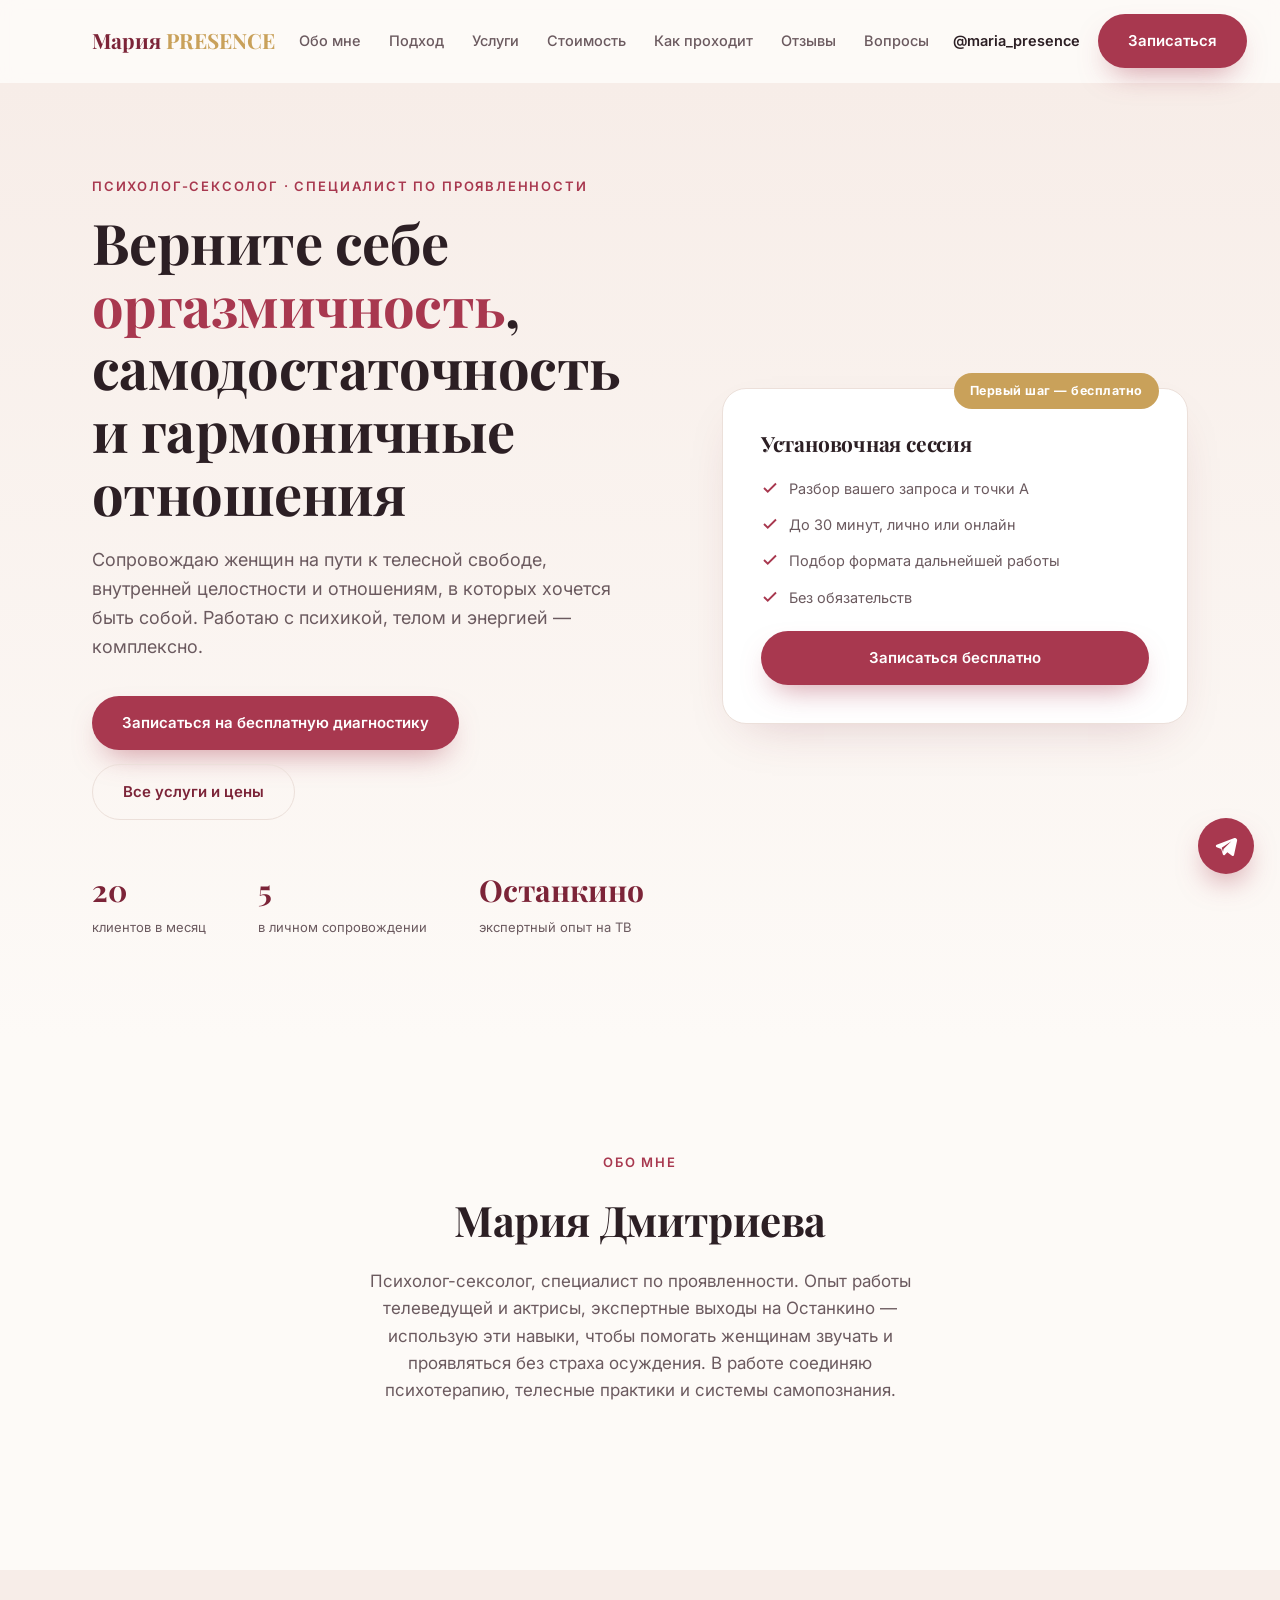
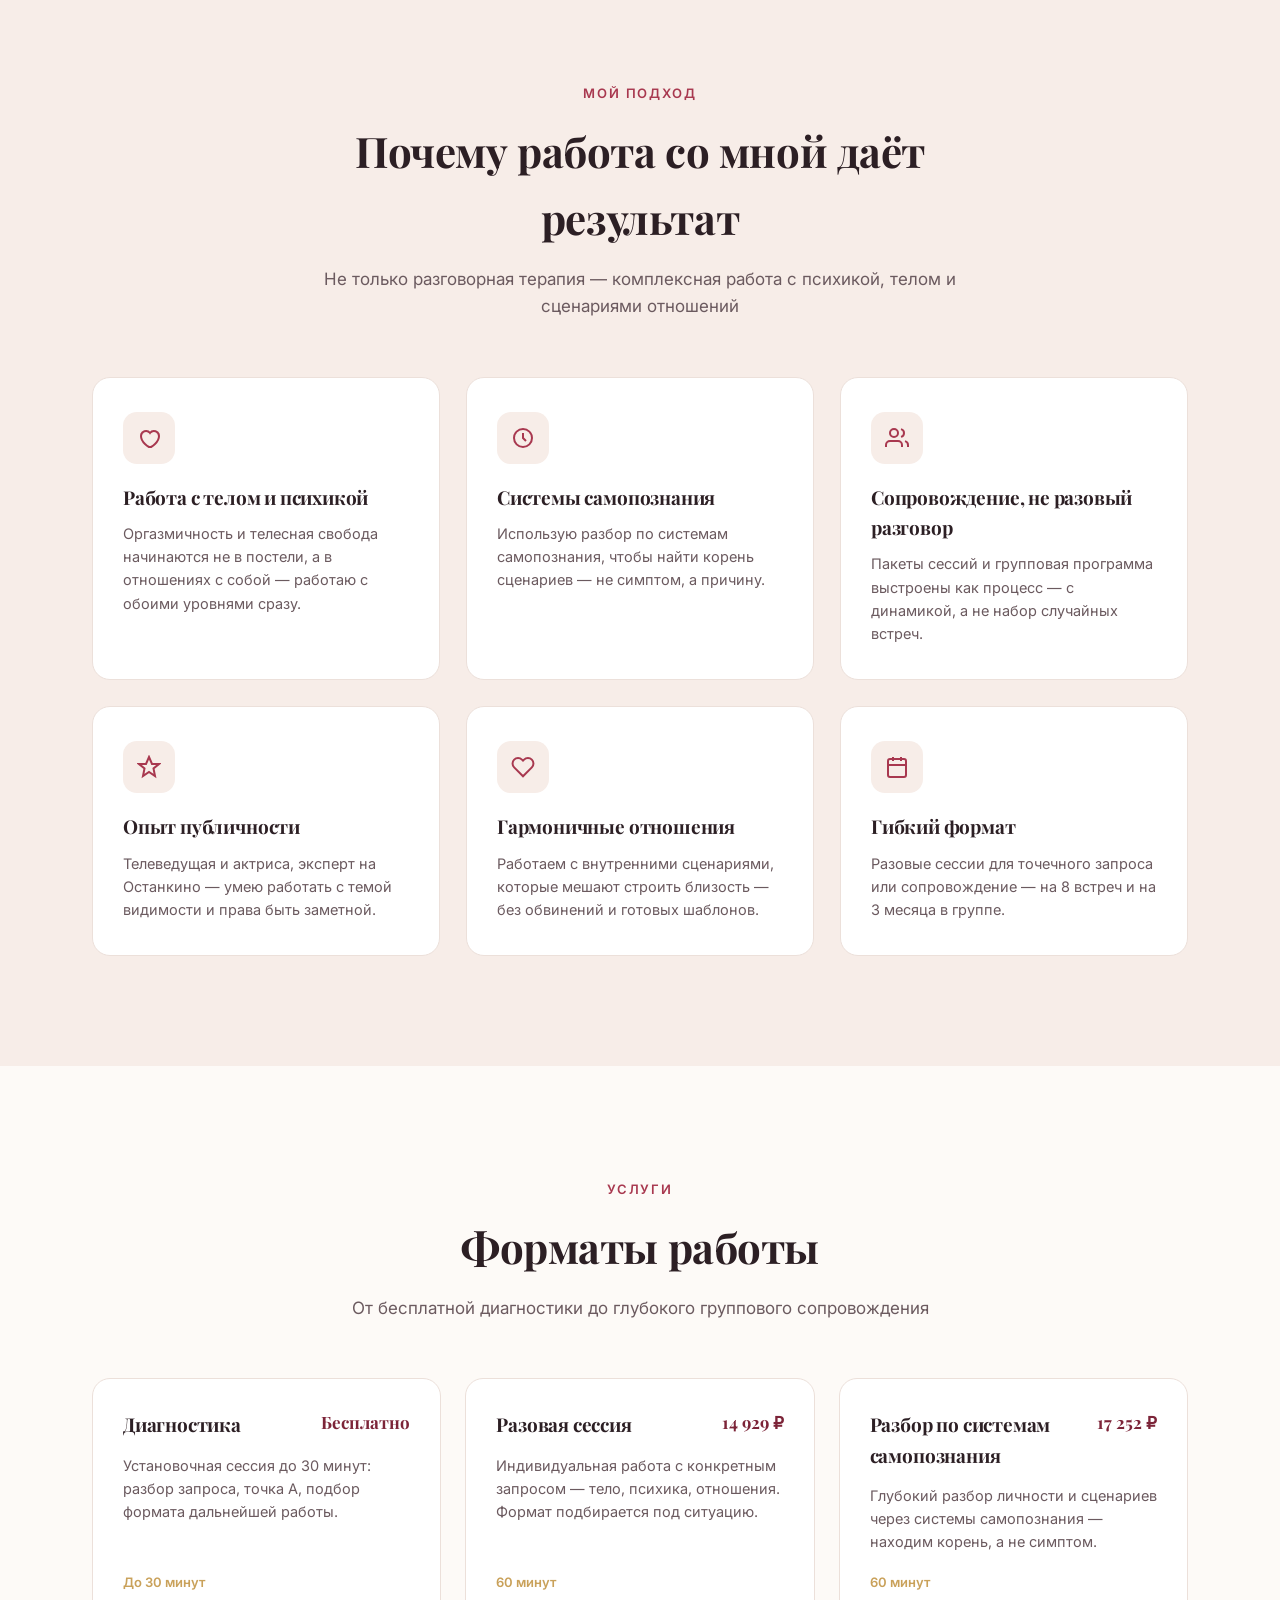
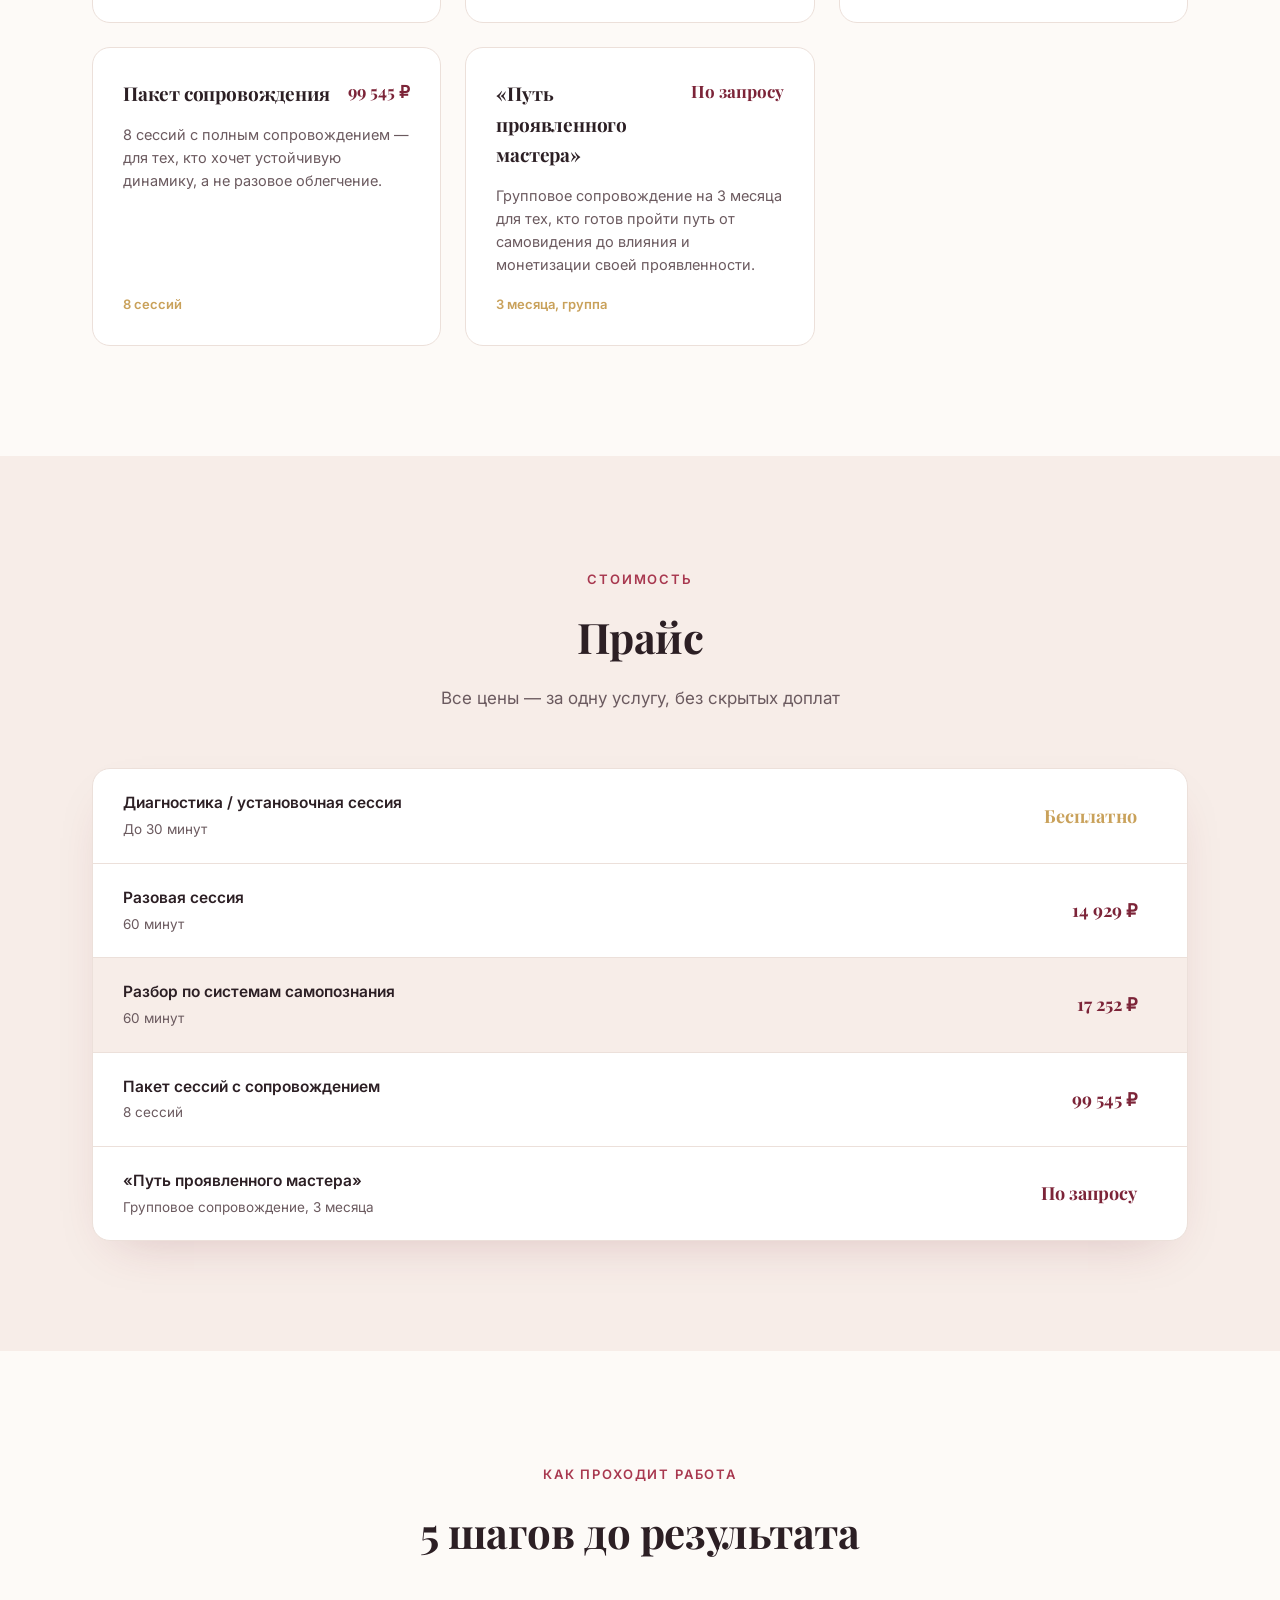
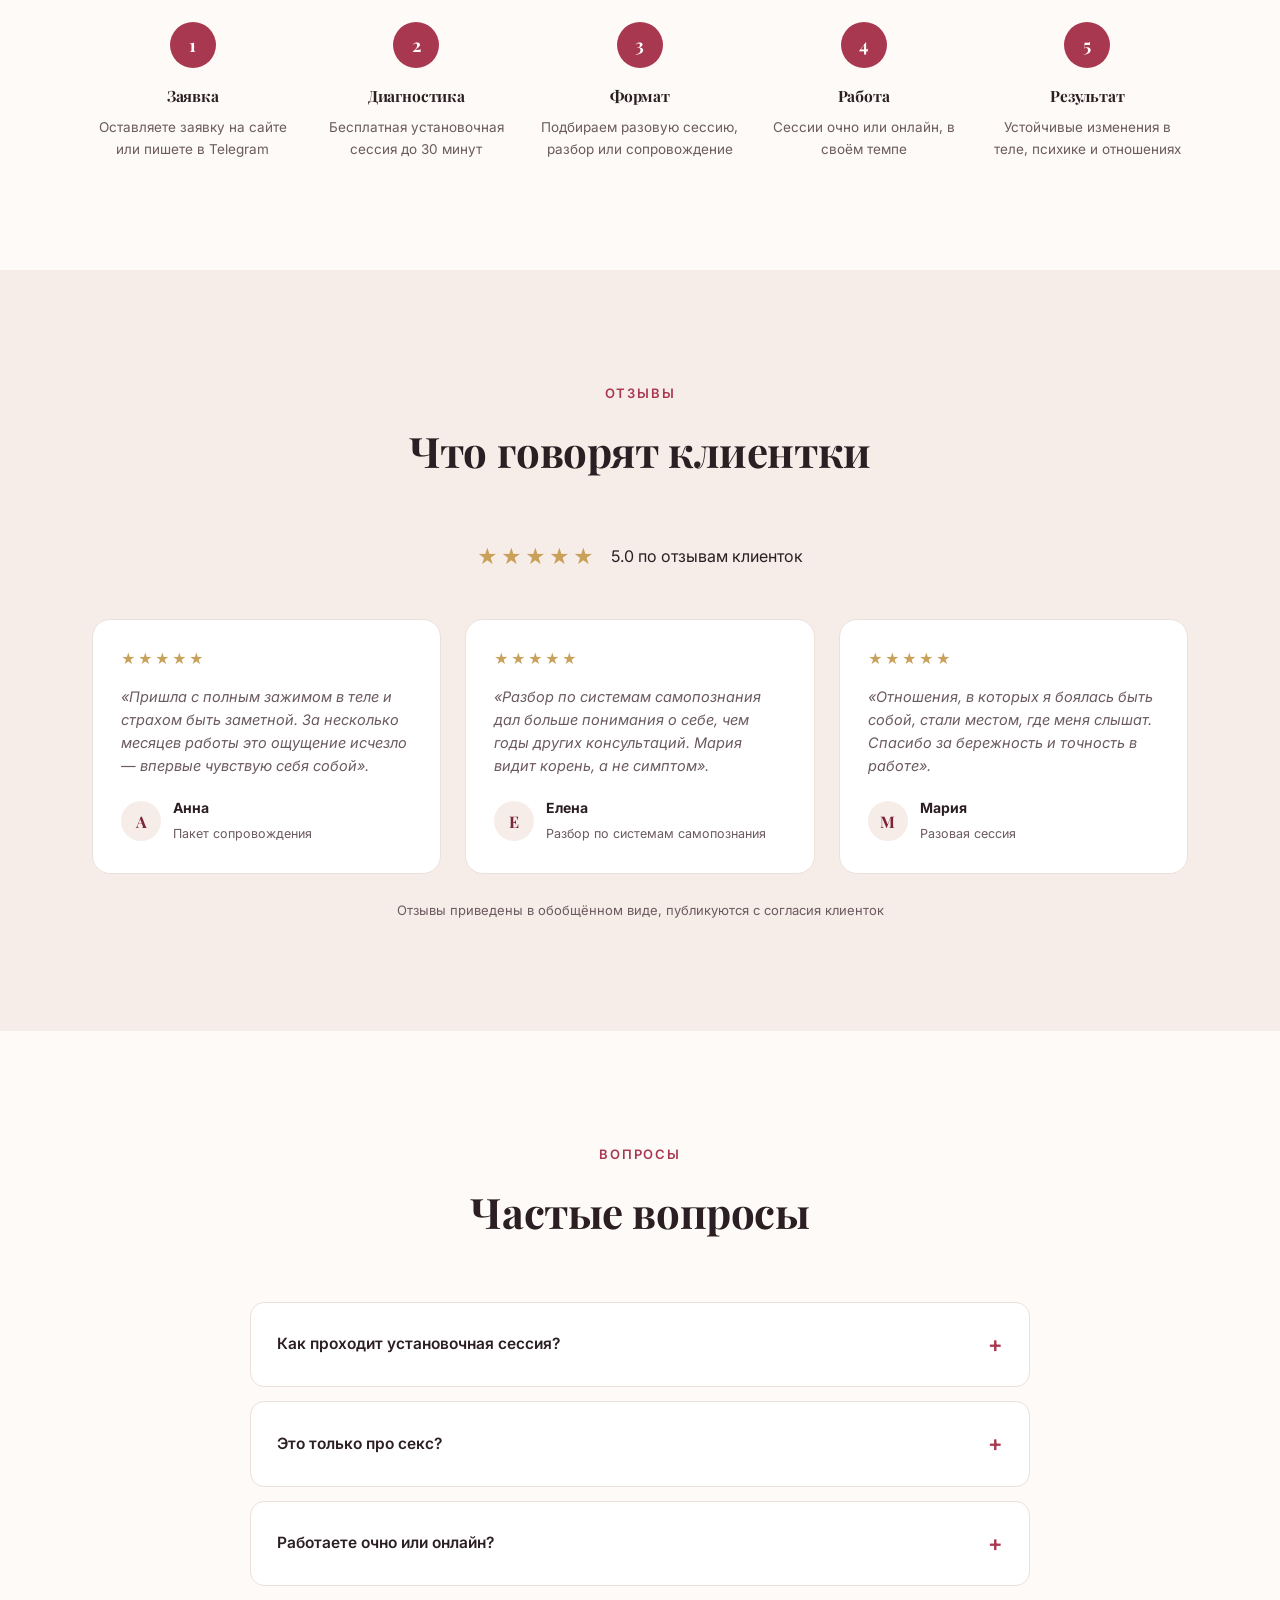
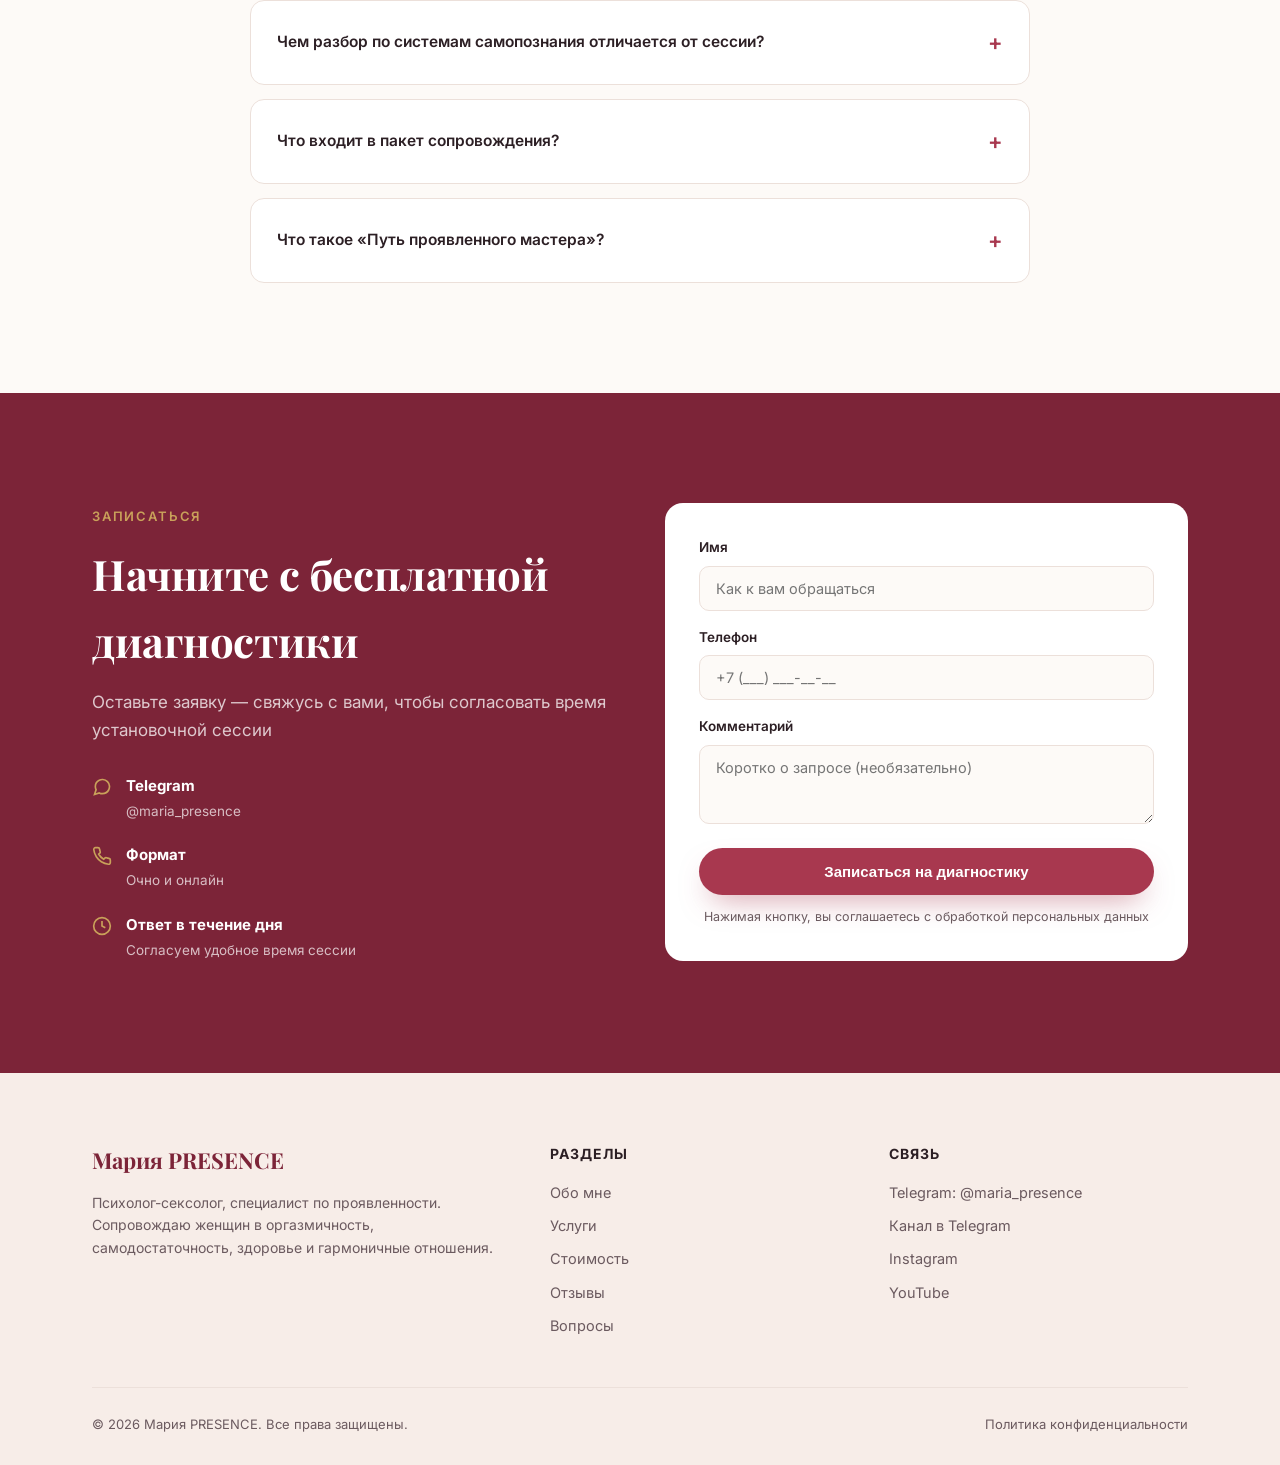
==== index.html @ 34bb885c "init: landing for Мария PRESENCE" ====
<!DOCTYPE html>
<html lang="ru">
<head>
<meta charset="UTF-8">
<meta name="viewport" content="width=device-width, initial-scale=1.0">
<title>Мария PRESENCE — психолог-сексолог, специалист по проявленности</title>
<meta name="description" content="Индивидуальное и групповое сопровождение для женщин: оргазмичность, самодостаточность, здоровье, гармоничные отношения. Психолог-сексолог Мария Дмитриева.">
<link rel="preconnect" href="https://fonts.googleapis.com">
<link rel="preconnect" href="https://fonts.gstatic.com" crossorigin>
<link href="https://fonts.googleapis.com/css2?family=Inter:wght@400;500;600;700;800&family=Playfair+Display:wght@600;700&display=swap" rel="stylesheet">
<link rel="stylesheet" href="styles.css">
</head>
<body>

<header class="header" id="header">
  <div class="container header__inner">
    <a href="#top" class="logo">Мария <span>PRESENCE</span></a>
    <nav class="nav" id="nav">
      <a href="#about">Обо мне</a>
      <a href="#advantages">Подход</a>
      <a href="#services">Услуги</a>
      <a href="#price">Стоимость</a>
      <a href="#process">Как проходит</a>
      <a href="#reviews">Отзывы</a>
      <a href="#faq">Вопросы</a>
    </nav>
    <div class="header__actions">
      <a href="https://t.me/maria_presence" class="header__phone">@maria_presence</a>
      <a href="#form" class="btn btn--primary"><span class="btn-text">Записаться</span></a>
      <button class="burger" id="burger" aria-label="Меню"><span></span><span></span><span></span></button>
    </div>
  </div>
</header>

<section class="hero" id="top">
  <div class="container hero__grid">
    <div>
      <span class="eyebrow">Психолог-сексолог · специалист по проявленности</span>
      <h1>Верните себе <em>оргазмичность</em>, самодостаточность и гармоничные отношения</h1>
      <p class="lead">Сопровождаю женщин на пути к телесной свободе, внутренней целостности и отношениям, в которых хочется быть собой. Работаю с психикой, телом и энергией — комплексно.</p>
      <div class="hero__ctas">
        <a href="#form" class="btn btn--primary">Записаться на бесплатную диагностику</a>
        <a href="#services" class="btn btn--ghost">Все услуги и цены</a>
      </div>
      <div class="hero__stats">
        <div class="hero__stat"><b data-target="20">0</b><span>клиентов в месяц</span></div>
        <div class="hero__stat"><b data-target="5">0</b><span>в личном сопровождении</span></div>
        <div class="hero__stat"><b>Останкино</b><span>экспертный опыт на ТВ</span></div>
      </div>
    </div>
    <div class="hero__card reveal">
      <div class="hero__card__badge">Первый шаг — бесплатно</div>
      <h3>Установочная сессия</h3>
      <ul>
        <li><svg width="18" height="18" viewBox="0 0 24 24" fill="none" stroke="currentColor" stroke-width="2.5"><path d="M20 6L9 17l-5-5"/></svg>Разбор вашего запроса и точки А</li>
        <li><svg width="18" height="18" viewBox="0 0 24 24" fill="none" stroke="currentColor" stroke-width="2.5"><path d="M20 6L9 17l-5-5"/></svg>До 30 минут, лично или онлайн</li>
        <li><svg width="18" height="18" viewBox="0 0 24 24" fill="none" stroke="currentColor" stroke-width="2.5"><path d="M20 6L9 17l-5-5"/></svg>Подбор формата дальнейшей работы</li>
        <li><svg width="18" height="18" viewBox="0 0 24 24" fill="none" stroke="currentColor" stroke-width="2.5"><path d="M20 6L9 17l-5-5"/></svg>Без обязательств</li>
      </ul>
      <a href="#form" class="btn btn--primary btn--block">Записаться бесплатно</a>
    </div>
  </div>
</section>

<section id="about">
  <div class="container section__head">
    <span class="eyebrow">Обо мне</span>
    <h2>Мария Дмитриева</h2>
    <p>Психолог-сексолог, специалист по проявленности. Опыт работы телеведущей и актрисы, экспертные выходы на Останкино — использую эти навыки, чтобы помогать женщинам звучать и проявляться без страха осуждения. В работе соединяю психотерапию, телесные практики и системы самопознания.</p>
  </div>
</section>

<section class="bg-alt" id="advantages">
  <div class="container">
    <div class="section__head">
      <span class="eyebrow">Мой подход</span>
      <h2>Почему работа со мной даёт результат</h2>
      <p>Не только разговорная терапия — комплексная работа с психикой, телом и сценариями отношений</p>
    </div>
    <div class="adv-grid">
      <div class="adv reveal">
        <div class="adv__icon"><svg width="24" height="24" viewBox="0 0 24 24" fill="none" stroke="currentColor" stroke-width="2"><path d="M12 21s-8-4.35-8-11a5 5 0 0 1 9-3 5 5 0 0 1 9 3c0 6.65-8 11-8 11z"/></svg></div>
        <h3>Работа с телом и психикой</h3>
        <p>Оргазмичность и телесная свобода начинаются не в постели, а в отношениях с собой — работаю с обоими уровнями сразу.</p>
      </div>
      <div class="adv reveal">
        <div class="adv__icon"><svg width="24" height="24" viewBox="0 0 24 24" fill="none" stroke="currentColor" stroke-width="2"><circle cx="12" cy="12" r="9"/><path d="M12 7v5l3 3"/></svg></div>
        <h3>Системы самопознания</h3>
        <p>Использую разбор по системам самопознания, чтобы найти корень сценариев — не симптом, а причину.</p>
      </div>
      <div class="adv reveal">
        <div class="adv__icon"><svg width="24" height="24" viewBox="0 0 24 24" fill="none" stroke="currentColor" stroke-width="2"><path d="M17 21v-2a4 4 0 0 0-4-4H5a4 4 0 0 0-4 4v2"/><circle cx="9" cy="7" r="4"/><path d="M23 21v-2a4 4 0 0 0-3-3.87"/><path d="M16 3.13a4 4 0 0 1 0 7.75"/></svg></div>
        <h3>Сопровождение, не разовый разговор</h3>
        <p>Пакеты сессий и групповая программа выстроены как процесс — с динамикой, а не набор случайных встреч.</p>
      </div>
      <div class="adv reveal">
        <div class="adv__icon"><svg width="24" height="24" viewBox="0 0 24 24" fill="none" stroke="currentColor" stroke-width="2"><path d="M12 2l3 7h7l-5.5 4.5L18 21l-6-4-6 4 1.5-7.5L2 9h7z"/></svg></div>
        <h3>Опыт публичности</h3>
        <p>Телеведущая и актриса, эксперт на Останкино — умею работать с темой видимости и права быть заметной.</p>
      </div>
      <div class="adv reveal">
        <div class="adv__icon"><svg width="24" height="24" viewBox="0 0 24 24" fill="none" stroke="currentColor" stroke-width="2"><path d="M20.84 4.61a5.5 5.5 0 0 0-7.78 0L12 5.67l-1.06-1.06a5.5 5.5 0 0 0-7.78 7.78L12 21.23l8.84-8.84a5.5 5.5 0 0 0 0-7.78z"/></svg></div>
        <h3>Гармоничные отношения</h3>
        <p>Работаем с внутренними сценариями, которые мешают строить близость — без обвинений и готовых шаблонов.</p>
      </div>
      <div class="adv reveal">
        <div class="adv__icon"><svg width="24" height="24" viewBox="0 0 24 24" fill="none" stroke="currentColor" stroke-width="2"><rect x="3" y="4" width="18" height="18" rx="2"/><path d="M16 2v4M8 2v4M3 10h18"/></svg></div>
        <h3>Гибкий формат</h3>
        <p>Разовые сессии для точечного запроса или сопровождение — на 8 встреч и на 3 месяца в группе.</p>
      </div>
    </div>
  </div>
</section>

<section id="services">
  <div class="container">
    <div class="section__head">
      <span class="eyebrow">Услуги</span>
      <h2>Форматы работы</h2>
      <p>От бесплатной диагностики до глубокого группового сопровождения</p>
    </div>
    <div class="srv-grid">
      <div class="srv reveal">
        <div class="srv__top"><h3>Диагностика</h3><span class="srv__price free">Бесплатно</span></div>
        <p>Установочная сессия до 30 минут: разбор запроса, точка А, подбор формата дальнейшей работы.</p>
        <span class="srv__meta">До 30 минут</span>
      </div>
      <div class="srv reveal">
        <div class="srv__top"><h3>Разовая сессия</h3><span class="srv__price">14 929 ₽</span></div>
        <p>Индивидуальная работа с конкретным запросом — тело, психика, отношения. Формат подбирается под ситуацию.</p>
        <span class="srv__meta">60 минут</span>
      </div>
      <div class="srv reveal">
        <div class="srv__top"><h3>Разбор по системам самопознания</h3><span class="srv__price">17 252 ₽</span></div>
        <p>Глубокий разбор личности и сценариев через системы самопознания — находим корень, а не симптом.</p>
        <span class="srv__meta">60 минут</span>
      </div>
      <div class="srv reveal">
        <div class="srv__top"><h3>Пакет сопровождения</h3><span class="srv__price">99 545 ₽</span></div>
        <p>8 сессий с полным сопровождением — для тех, кто хочет устойчивую динамику, а не разовое облегчение.</p>
        <span class="srv__meta">8 сессий</span>
      </div>
      <div class="srv reveal">
        <div class="srv__top"><h3>«Путь проявленного мастера»</h3><span class="srv__price">По запросу</span></div>
        <p>Групповое сопровождение на 3 месяца для тех, кто готов пройти путь от самовидения до влияния и монетизации своей проявленности.</p>
        <span class="srv__meta">3 месяца, группа</span>
      </div>
    </div>
  </div>
</section>

<section class="bg-alt" id="price">
  <div class="container">
    <div class="section__head">
      <span class="eyebrow">Стоимость</span>
      <h2>Прайс</h2>
      <p>Все цены — за одну услугу, без скрытых доплат</p>
    </div>
    <div class="price-table">
      <div class="price-row">
        <div class="price-row__name">Диагностика / установочная сессия<span class="price-row__desc">До 30 минут</span></div>
        <div class="price-row__val free">Бесплатно</div>
      </div>
      <div class="price-row">
        <div class="price-row__name">Разовая сессия<span class="price-row__desc">60 минут</span></div>
        <div class="price-row__val">14 929 ₽</div>
      </div>
      <div class="price-row is-featured">
        <div class="price-row__name">Разбор по системам самопознания<span class="price-row__desc">60 минут</span></div>
        <div class="price-row__val">17 252 ₽</div>
      </div>
      <div class="price-row">
        <div class="price-row__name">Пакет сессий с сопровождением<span class="price-row__desc">8 сессий</span></div>
        <div class="price-row__val">99 545 ₽</div>
      </div>
      <div class="price-row">
        <div class="price-row__name">«Путь проявленного мастера»<span class="price-row__desc">Групповое сопровождение, 3 месяца</span></div>
        <div class="price-row__val">По запросу</div>
      </div>
    </div>
  </div>
</section>

<section id="process">
  <div class="container">
    <div class="section__head">
      <span class="eyebrow">Как проходит работа</span>
      <h2>5 шагов до результата</h2>
    </div>
    <div class="steps">
      <div class="step reveal"><div class="step__num">1</div><h3>Заявка</h3><p>Оставляете заявку на сайте или пишете в Telegram</p></div>
      <div class="step reveal"><div class="step__num">2</div><h3>Диагностика</h3><p>Бесплатная установочная сессия до 30 минут</p></div>
      <div class="step reveal"><div class="step__num">3</div><h3>Формат</h3><p>Подбираем разовую сессию, разбор или сопровождение</p></div>
      <div class="step reveal"><div class="step__num">4</div><h3>Работа</h3><p>Сессии очно или онлайн, в своём темпе</p></div>
      <div class="step reveal"><div class="step__num">5</div><h3>Результат</h3><p>Устойчивые изменения в теле, психике и отношениях</p></div>
    </div>
  </div>
</section>

<section class="bg-alt" id="reviews">
  <div class="container">
    <div class="section__head">
      <span class="eyebrow">Отзывы</span>
      <h2>Что говорят клиентки</h2>
    </div>
    <div class="review-head">
      <span class="review-head__stars">★★★★★</span>
      <span>5.0 по отзывам клиенток</span>
    </div>
    <div class="review-grid">
      <div class="review reveal">
        <div class="review__stars">★★★★★</div>
        <p>«Пришла с полным зажимом в теле и страхом быть заметной. За несколько месяцев работы это ощущение исчезло — впервые чувствую себя собой».</p>
        <div class="review__author"><div class="review__avatar">А</div><div><b>Анна</b><span>Пакет сопровождения</span></div></div>
      </div>
      <div class="review reveal">
        <div class="review__stars">★★★★★</div>
        <p>«Разбор по системам самопознания дал больше понимания о себе, чем годы других консультаций. Мария видит корень, а не симптом».</p>
        <div class="review__author"><div class="review__avatar">Е</div><div><b>Елена</b><span>Разбор по системам самопознания</span></div></div>
      </div>
      <div class="review reveal">
        <div class="review__stars">★★★★★</div>
        <p>«Отношения, в которых я боялась быть собой, стали местом, где меня слышат. Спасибо за бережность и точность в работе».</p>
        <div class="review__author"><div class="review__avatar">М</div><div><b>Мария</b><span>Разовая сессия</span></div></div>
      </div>
    </div>
    <p style="text-align:center; margin-top:26px; font-size:13px; color:var(--ink-soft);">Отзывы приведены в обобщённом виде, публикуются с согласия клиенток</p>
  </div>
</section>

<section id="faq">
  <div class="container">
    <div class="section__head">
      <span class="eyebrow">Вопросы</span>
      <h2>Частые вопросы</h2>
    </div>
    <div class="faq">
      <details class="faq__item">
        <summary>Как проходит установочная сессия?</summary>
        <p>До 30 минут, лично или онлайн. Разбираем ваш запрос, определяем точку А и подбираем формат дальнейшей работы. Без обязательств продолжать.</p>
      </details>
      <details class="faq__item">
        <summary>Это только про секс?</summary>
        <p>Нет. Оргазмичность здесь — про целостность и телесную свободу в целом, а не только про интимную жизнь. Работаем с психикой, телом, самооценкой и отношениями.</p>
      </details>
      <details class="faq__item">
        <summary>Работаете очно или онлайн?</summary>
        <p>И так, и так — формат обсуждается на установочной сессии, исходя из вашего запроса и удобства.</p>
      </details>
      <details class="faq__item">
        <summary>Чем разбор по системам самопознания отличается от сессии?</summary>
        <p>Сессия работает с конкретным запросом здесь и сейчас, разбор — более глубокий анализ личности и сценариев через системы самопознания.</p>
      </details>
      <details class="faq__item">
        <summary>Что входит в пакет сопровождения?</summary>
        <p>8 сессий с непрерывным сопровождением между встречами — для тех, кто хочет устойчивую динамику изменений, а не разовый эффект.</p>
      </details>
      <details class="faq__item">
        <summary>Что такое «Путь проявленного мастера»?</summary>
        <p>Групповая программа на 3 месяца для тех, кто готов пройти путь от самовидения до влияния и монетизации своей проявленности. Стоимость и старт — по запросу, уточняйте у меня в Telegram.</p>
      </details>
    </div>
  </div>
</section>

<section class="form-section" id="form">
  <div class="container form-grid">
    <div>
      <div class="section__head">
        <span class="eyebrow" style="color:var(--gold)">Записаться</span>
        <h2>Начните с бесплатной диагностики</h2>
        <p>Оставьте заявку — свяжусь с вами, чтобы согласовать время установочной сессии</p>
      </div>
      <div class="form-info__list">
        <div class="form-info__item">
          <svg width="20" height="20" viewBox="0 0 24 24" fill="none" stroke="currentColor" stroke-width="2"><path d="M21 11.5a8.38 8.38 0 0 1-.9 3.8 8.5 8.5 0 0 1-7.6 4.7 8.38 8.38 0 0 1-3.8-.9L3 21l1.9-5.7a8.38 8.38 0 0 1-.9-3.8 8.5 8.5 0 0 1 4.7-7.6 8.38 8.38 0 0 1 3.8-.9h.5a8.48 8.48 0 0 1 8 8v.5z"/></svg>
          <div><b>Telegram</b><span>@maria_presence</span></div>
        </div>
        <div class="form-info__item">
          <svg width="20" height="20" viewBox="0 0 24 24" fill="none" stroke="currentColor" stroke-width="2"><path d="M22 16.92v3a2 2 0 0 1-2.18 2 19.79 19.79 0 0 1-8.63-3.07 19.5 19.5 0 0 1-6-6 19.79 19.79 0 0 1-3.07-8.67A2 2 0 0 1 4.11 2h3a2 2 0 0 1 2 1.72c.127.96.361 1.903.7 2.81a2 2 0 0 1-.45 2.11L8.09 9.91a16 16 0 0 0 6 6l1.27-1.27a2 2 0 0 1 2.11-.45c.907.339 1.85.573 2.81.7A2 2 0 0 1 22 16.92z"/></svg>
          <div><b>Формат</b><span>Очно и онлайн</span></div>
        </div>
        <div class="form-info__item">
          <svg width="20" height="20" viewBox="0 0 24 24" fill="none" stroke="currentColor" stroke-width="2"><circle cx="12" cy="12" r="10"/><path d="M12 6v6l4 2"/></svg>
          <div><b>Ответ в течение дня</b><span>Согласуем удобное время сессии</span></div>
        </div>
      </div>
    </div>
    <form class="form" id="leadForm">
      <div class="form__row"><label for="name">Имя</label><input id="name" name="name" type="text" placeholder="Как к вам обращаться" required></div>
      <div class="form__row"><label for="phone">Телефон</label><input id="phone" name="phone" type="tel" placeholder="+7 (___) ___-__-__" required></div>
      <div class="form__row"><label for="comment">Комментарий</label><textarea id="comment" name="comment" rows="3" placeholder="Коротко о запросе (необязательно)"></textarea></div>
      <input type="text" name="_gotcha" style="display:none" tabindex="-1" autocomplete="off">
      <button type="submit" class="btn btn--primary btn--block">Записаться на диагностику</button>
      <p class="form__note">Нажимая кнопку, вы соглашаетесь с обработкой персональных данных</p>
    </form>
  </div>
</section>

<footer class="footer" id="contacts">
  <div class="container">
    <div class="footer__grid">
      <div>
        <div class="footer__logo">Мария PRESENCE</div>
        <p>Психолог-сексолог, специалист по проявленности. Сопровождаю женщин в оргазмичность, самодостаточность, здоровье и гармоничные отношения.</p>
      </div>
      <div>
        <h4>Разделы</h4>
        <div class="footer__links">
          <a href="#about">Обо мне</a>
          <a href="#services">Услуги</a>
          <a href="#price">Стоимость</a>
          <a href="#reviews">Отзывы</a>
          <a href="#faq">Вопросы</a>
        </div>
      </div>
      <div>
        <h4>Связь</h4>
        <div class="footer__links">
          <a href="https://t.me/maria_presence">Telegram: @maria_presence</a>
          <a href="https://t.me/maria_presence_channel">Канал в Telegram</a>
          <a href="https://instagram.com/maria_presence">Instagram</a>
          <a href="https://www.youtube.com/@guru_maru">YouTube</a>
        </div>
      </div>
    </div>
    <div class="footer__bottom">
      <span>© <span id="year"></span> Мария PRESENCE. Все права защищены.</span>
      <a href="privacy.html">Политика конфиденциальности</a>
    </div>
  </div>
</footer>

<div class="fab">
  <a href="https://t.me/maria_presence" aria-label="Telegram" target="_blank" rel="noopener">
    <svg width="24" height="24" viewBox="0 0 24 24" fill="currentColor"><path d="M21.94 4.29a1.5 1.5 0 0 0-1.53-.25L2.7 10.77c-1.16.44-1.15 2.08.02 2.5l4.5 1.62 1.7 5.6c.24.8 1.24 1.05 1.83.46l2.6-2.6 4.65 3.5c.75.56 1.83.15 2.03-.76l3.1-14.5c.15-.7-.13-1.4-.69-1.8zM9.6 14.9l-.6 3.2-1.3-4.3 9.6-6.5-7.7 7.6z"/></svg>
  </a>
</div>

<script src="script.js"></script>
</body>
</html>
---- styles.css ----
/* ===== Мария PRESENCE — психолог-сексолог, специалист по проявленности ===== */

:root {
  --bg: #fdfaf7;
  --bg-alt: #f7ede8;
  --surface: #ffffff;
  --ink: #2c1f24;
  --ink-soft: #6b5a5f;
  --accent: #a8384f;
  --accent-dark: #7c2438;
  --gold: #c9a15a;
  --border: #ece0da;
  --shadow: 0 20px 50px -25px rgba(124, 36, 56, 0.25);
  --radius: 18px;
  --font-head: 'Playfair Display', Georgia, serif;
  --font-body: 'Inter', system-ui, sans-serif;
}

* { margin: 0; padding: 0; box-sizing: border-box; }

html { scroll-behavior: smooth; }

body {
  font-family: var(--font-body);
  background: var(--bg);
  color: var(--ink);
  line-height: 1.6;
  -webkit-font-smoothing: antialiased;
}

img { max-width: 100%; display: block; }
a { color: inherit; text-decoration: none; }
ul { list-style: none; }
section { padding: 110px 0; }
.container { max-width: 1160px; margin: 0 auto; padding: 0 32px; }

h1, h2, h3 { font-family: var(--font-head); font-weight: 700; letter-spacing: -0.01em; }
.eyebrow {
  display: inline-block;
  font-size: 13px;
  letter-spacing: 0.14em;
  text-transform: uppercase;
  color: var(--accent);
  font-weight: 600;
  margin-bottom: 14px;
}
.section__head { max-width: 640px; margin: 0 auto 56px; text-align: center; }
.section__head h2 { font-size: clamp(30px, 4vw, 42px); margin-bottom: 14px; }
.section__head p { color: var(--ink-soft); font-size: 17px; }

.btn {
  display: inline-flex; align-items: center; justify-content: center; gap: 8px;
  padding: 15px 30px; border-radius: 100px; font-weight: 600; font-size: 15px;
  border: none; cursor: pointer; transition: transform .2s ease, box-shadow .2s ease;
  white-space: nowrap;
}
.btn--primary { background: var(--accent); color: #fff; box-shadow: 0 14px 30px -12px rgba(168,56,79,.55); }
.btn--primary:hover { transform: translateY(-2px); box-shadow: 0 18px 36px -12px rgba(168,56,79,.6); }
.btn--ghost { background: transparent; color: var(--accent-dark); border: 1.5px solid var(--border); }
.btn--ghost:hover { border-color: var(--accent); }
.btn--light { background: #fff; color: var(--accent-dark); }
.btn--block { width: 100%; }

/* Header */
.header {
  position: sticky; top: 0; z-index: 100;
  background: rgba(253, 250, 247, 0.85); backdrop-filter: blur(10px);
  border-bottom: 1px solid transparent;
  transition: border-color .2s ease, box-shadow .2s ease;
}
.header.scrolled { border-color: var(--border); box-shadow: 0 8px 24px -20px rgba(0,0,0,.3); }
.header__inner { display: flex; align-items: center; justify-content: space-between; gap: 24px; min-width: 0; height: 82px; }
.logo { flex-shrink: 0; font-family: var(--font-head); font-size: 21px; font-weight: 700; color: var(--accent-dark); }
.logo span { color: var(--gold); }
.nav { display: flex; align-items: center; gap: 28px; }
.nav a { white-space: nowrap; font-size: 14.5px; font-weight: 500; color: var(--ink-soft); transition: color .2s ease; }
.nav a:hover { color: var(--accent); }
.header__actions { display: flex; align-items: center; gap: 18px; flex-shrink: 0; }
.header__phone { font-weight: 600; font-size: 14.5px; color: var(--ink); }
.burger { display: none; flex-direction: column; gap: 5px; background: none; border: none; cursor: pointer; padding: 6px; }
.burger span { width: 24px; height: 2px; background: var(--ink); transition: .2s; }
.burger.is-open span:nth-child(1) { transform: translateY(7px) rotate(45deg); }
.burger.is-open span:nth-child(2) { opacity: 0; }
.burger.is-open span:nth-child(3) { transform: translateY(-7px) rotate(-45deg); }

/* Hero */
.hero { padding: 90px 0 100px; background: linear-gradient(180deg, var(--bg-alt), var(--bg)); overflow: hidden; }
.hero__grid { display: grid; grid-template-columns: 1.1fr 0.9fr; gap: 60px; align-items: center; }
.hero h1 { font-size: clamp(36px, 5vw, 56px); line-height: 1.12; margin-bottom: 22px; }
.hero h1 em { font-style: normal; color: var(--accent); }
.hero p.lead { font-size: 18px; color: var(--ink-soft); margin-bottom: 34px; max-width: 520px; }
.hero__ctas { display: flex; gap: 14px; flex-wrap: wrap; margin-bottom: 46px; }
.hero__stats { display: grid; grid-template-columns: repeat(3, auto); gap: 34px; }
.hero__stat b { display: block; font-family: var(--font-head); font-size: 30px; color: var(--accent-dark); }
.hero__stat span { font-size: 13px; color: var(--ink-soft); }
.hero__card {
  background: var(--surface); border-radius: 24px; padding: 38px; box-shadow: var(--shadow);
  border: 1px solid var(--border); position: relative;
}
.hero__card__badge {
  position: absolute; top: -16px; right: 28px; background: var(--gold); color: #fff;
  font-size: 12.5px; font-weight: 700; padding: 8px 16px; border-radius: 100px; letter-spacing: .04em;
}
.hero__card h3 { font-size: 21px; margin-bottom: 16px; }
.hero__card ul { display: flex; flex-direction: column; gap: 13px; margin-bottom: 22px; }
.hero__card li { display: flex; gap: 10px; align-items: flex-start; font-size: 14.5px; color: var(--ink-soft); }
.hero__card li svg { flex-shrink: 0; margin-top: 2px; color: var(--accent); }

/* Advantages */
.adv-grid { display: grid; grid-template-columns: repeat(3, 1fr); gap: 26px; }
.adv { background: var(--surface); border: 1px solid var(--border); border-radius: var(--radius); padding: 34px 30px; }
.adv__icon {
  width: 52px; height: 52px; border-radius: 14px; background: var(--bg-alt); color: var(--accent);
  display: flex; align-items: center; justify-content: center; margin-bottom: 18px;
}
.adv h3 { font-size: 19px; margin-bottom: 10px; }
.adv p { color: var(--ink-soft); font-size: 14.5px; }

/* Services */
.bg-alt { background: var(--bg-alt); }
.srv-grid { display: grid; grid-template-columns: repeat(3, 1fr); gap: 24px; }
.srv { background: var(--surface); border: 1px solid var(--border); border-radius: var(--radius); padding: 30px; display: flex; flex-direction: column; }
.srv__top { display: flex; justify-content: space-between; align-items: flex-start; gap: 10px; margin-bottom: 14px; }
.srv h3 { font-size: 19px; }
.srv__price { font-family: var(--font-head); font-weight: 700; color: var(--accent-dark); font-size: 17px; white-space: nowrap; }
.srv p { color: var(--ink-soft); font-size: 14.5px; margin-bottom: 18px; flex-grow: 1; }
.srv__meta { font-size: 13px; color: var(--gold); font-weight: 600; }

/* Price table */
.price-table { background: var(--surface); border: 1px solid var(--border); border-radius: var(--radius); overflow: hidden; box-shadow: var(--shadow); }
.price-row { display: grid; grid-template-columns: 1fr auto auto; gap: 20px; align-items: center; padding: 22px 30px; border-bottom: 1px solid var(--border); }
.price-row:last-child { border-bottom: none; }
.price-row.is-featured { background: var(--bg-alt); }
.price-row__name { font-weight: 600; font-size: 15.5px; }
.price-row__desc { display: block; font-weight: 400; font-size: 13.5px; color: var(--ink-soft); margin-top: 3px; }
.price-row__val { font-family: var(--font-head); font-weight: 700; font-size: 18px; color: var(--accent-dark); white-space: nowrap; }
.price-row__val.free { color: var(--gold); }

/* Process */
.steps { display: grid; grid-template-columns: repeat(5, 1fr); gap: 22px; counter-reset: step; }
.step { text-align: center; }
.step__num {
  width: 46px; height: 46px; border-radius: 50%; background: var(--accent); color: #fff;
  display: flex; align-items: center; justify-content: center; font-family: var(--font-head); font-weight: 700;
  margin: 0 auto 16px; font-size: 18px;
}
.step h3 { font-size: 15.5px; margin-bottom: 8px; }
.step p { font-size: 13.5px; color: var(--ink-soft); }

/* Reviews */
.review-head { display: flex; align-items: center; gap: 14px; justify-content: center; margin-bottom: 46px; }
.review-head__stars { color: var(--gold); font-size: 20px; letter-spacing: 3px; }
.review-grid { display: grid; grid-template-columns: repeat(3, 1fr); gap: 24px; }
.review { background: var(--surface); border: 1px solid var(--border); border-radius: var(--radius); padding: 28px; }
.review__stars { color: var(--gold); font-size: 14px; margin-bottom: 14px; letter-spacing: 2px; }
.review p { font-size: 14.5px; color: var(--ink-soft); margin-bottom: 20px; font-style: italic; }
.review__author { display: flex; align-items: center; gap: 12px; }
.review__avatar {
  width: 40px; height: 40px; border-radius: 50%; background: var(--bg-alt); color: var(--accent-dark);
  display: flex; align-items: center; justify-content: center; font-weight: 700; font-family: var(--font-head);
}
.review__author b { display: block; font-size: 14px; }
.review__author span { font-size: 12.5px; color: var(--ink-soft); }

/* FAQ */
.faq { max-width: 780px; margin: 0 auto; display: flex; flex-direction: column; gap: 14px; }
.faq__item { background: var(--surface); border: 1px solid var(--border); border-radius: 14px; padding: 4px 26px; }
.faq__item summary { cursor: pointer; padding: 20px 0; font-weight: 600; font-size: 15.5px; list-style: none; display: flex; justify-content: space-between; align-items: center; gap: 16px; }
.faq__item summary::-webkit-details-marker { display: none; }
.faq__item summary::after { content: '+'; font-size: 22px; color: var(--accent); transition: transform .2s ease; flex-shrink: 0; }
.faq__item[open] summary::after { transform: rotate(45deg); }
.faq__item p { padding-bottom: 20px; color: var(--ink-soft); font-size: 14.5px; }

/* Form */
.form-section { background: var(--accent-dark); color: #fff; }
.form-grid { display: grid; grid-template-columns: 1fr 1fr; gap: 50px; align-items: start; }
.form-grid h2 { color: #fff; }
.form-grid .section__head { text-align: left; margin: 0 0 30px; max-width: none; }
.form-grid .section__head p { color: rgba(255,255,255,.75); }
.form-info__list { display: flex; flex-direction: column; gap: 20px; margin-top: 30px; }
.form-info__item { display: flex; gap: 14px; align-items: flex-start; }
.form-info__item svg { flex-shrink: 0; margin-top: 3px; color: var(--gold); }
.form-info__item b { display: block; font-size: 15px; }
.form-info__item span { font-size: 13.5px; color: rgba(255,255,255,.7); }
.form { background: #fff; border-radius: var(--radius); padding: 34px; color: var(--ink); }
.form__row { margin-bottom: 16px; }
.form__row label { display: block; font-size: 13.5px; font-weight: 600; margin-bottom: 7px; }
.form__row input, .form__row textarea {
  width: 100%; padding: 13px 16px; border-radius: 10px; border: 1.5px solid var(--border);
  font-family: var(--font-body); font-size: 14.5px; background: var(--bg);
}
.form__row input:focus, .form__row textarea:focus { outline: none; border-color: var(--accent); }
.form__note { font-size: 12.5px; color: var(--ink-soft); margin-top: 12px; text-align: center; }

/* Map */
.map-wrap { border-radius: var(--radius); overflow: hidden; border: 1px solid var(--border); height: 100%; min-height: 340px; }
.map-wrap iframe { width: 100%; height: 100%; min-height: 340px; border: 0; }

/* Contacts + Footer */
.footer { background: var(--bg-alt); padding: 70px 0 30px; }
.footer__grid { display: grid; grid-template-columns: 1.4fr 1fr 1fr; gap: 40px; margin-bottom: 50px; }
.footer__logo { font-family: var(--font-head); font-size: 22px; font-weight: 700; color: var(--accent-dark); margin-bottom: 14px; }
.footer p { color: var(--ink-soft); font-size: 14px; }
.footer h4 { font-size: 14px; margin-bottom: 16px; text-transform: uppercase; letter-spacing: .06em; }
.footer__links { display: flex; flex-direction: column; gap: 10px; }
.footer__links a { color: var(--ink-soft); font-size: 14.5px; transition: color .2s ease; }
.footer__links a:hover { color: var(--accent); }
.footer__bottom { border-top: 1px solid var(--border); padding-top: 26px; display: flex; justify-content: space-between; flex-wrap: wrap; gap: 12px; font-size: 13px; color: var(--ink-soft); }

/* FAB */
.fab { position: fixed; bottom: 26px; right: 26px; z-index: 90; display: flex; flex-direction: column; gap: 12px; }
.fab a {
  width: 56px; height: 56px; border-radius: 50%; background: var(--accent); color: #fff;
  display: flex; align-items: center; justify-content: center; box-shadow: 0 14px 30px -10px rgba(168,56,79,.6);
  transition: transform .2s ease;
}
.fab a:hover { transform: scale(1.08); }

/* Reveal animation */
.reveal { opacity: 0; transform: translateY(24px); transition: opacity .6s ease, transform .6s ease; }
.reveal.is-visible { opacity: 1; transform: none; }

/* ===== Breakpoints ===== */
@media (max-width: 1180px) {
  .nav { gap: 20px; }
  .nav a { font-size: 14px; }
}
@media (max-width: 1100px) {
  .nav { display: none; position: absolute; top: 82px; left: 0; right: 0; background: var(--surface); flex-direction: column; gap: 0; border-bottom: 1px solid var(--border); padding: 10px 0; }
  .nav.is-open { display: flex; }
  .nav a { padding: 14px 32px; width: 100%; }
  .burger { display: flex; }
  .header__phone { display: none; }
  .hero__grid { grid-template-columns: 1fr; }
  .adv-grid, .srv-grid { grid-template-columns: repeat(2, 1fr); }
  .steps { grid-template-columns: repeat(3, 1fr); }
  .review-grid { grid-template-columns: repeat(2, 1fr); }
  .form-grid { grid-template-columns: 1fr; }
  .footer__grid { grid-template-columns: 1fr 1fr; }
}
@media (max-width: 900px) {
  section { padding: 70px 0; }
  .adv-grid, .srv-grid, .review-grid { grid-template-columns: 1fr; }
  .steps { grid-template-columns: repeat(2, 1fr); }
  .price-row { grid-template-columns: 1fr; text-align: left; gap: 6px; padding: 18px 22px; }
  .hero__stats { grid-template-columns: repeat(3, auto); gap: 20px; }
  .footer__grid { grid-template-columns: 1fr; gap: 30px; }
}
@media (max-width: 560px) {
  .btn span.btn-text { display: none; }
  .hero__ctas .btn { flex: 1 1 auto; }
  .header__actions .btn--ghost { display: none; }
}
@media (max-width: 380px) {
  .logo .logo-suffix { display: none; }
}
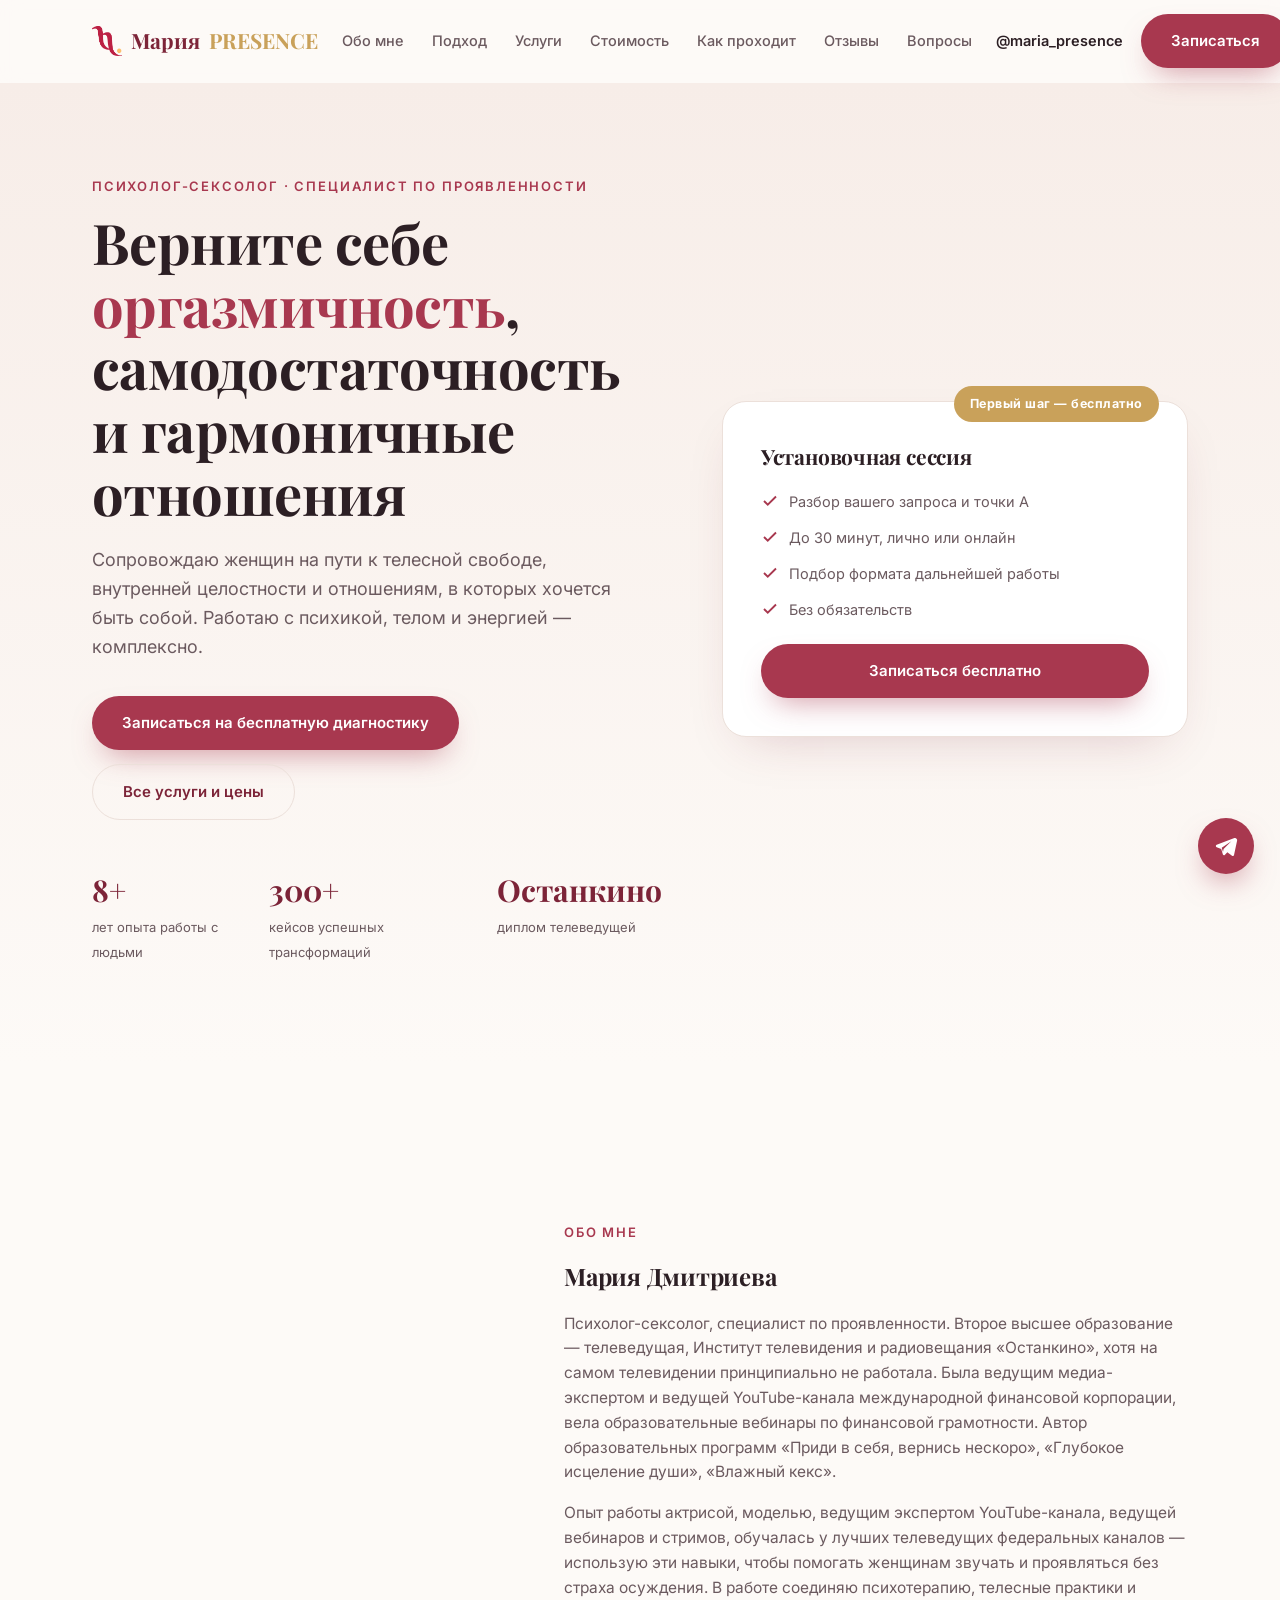
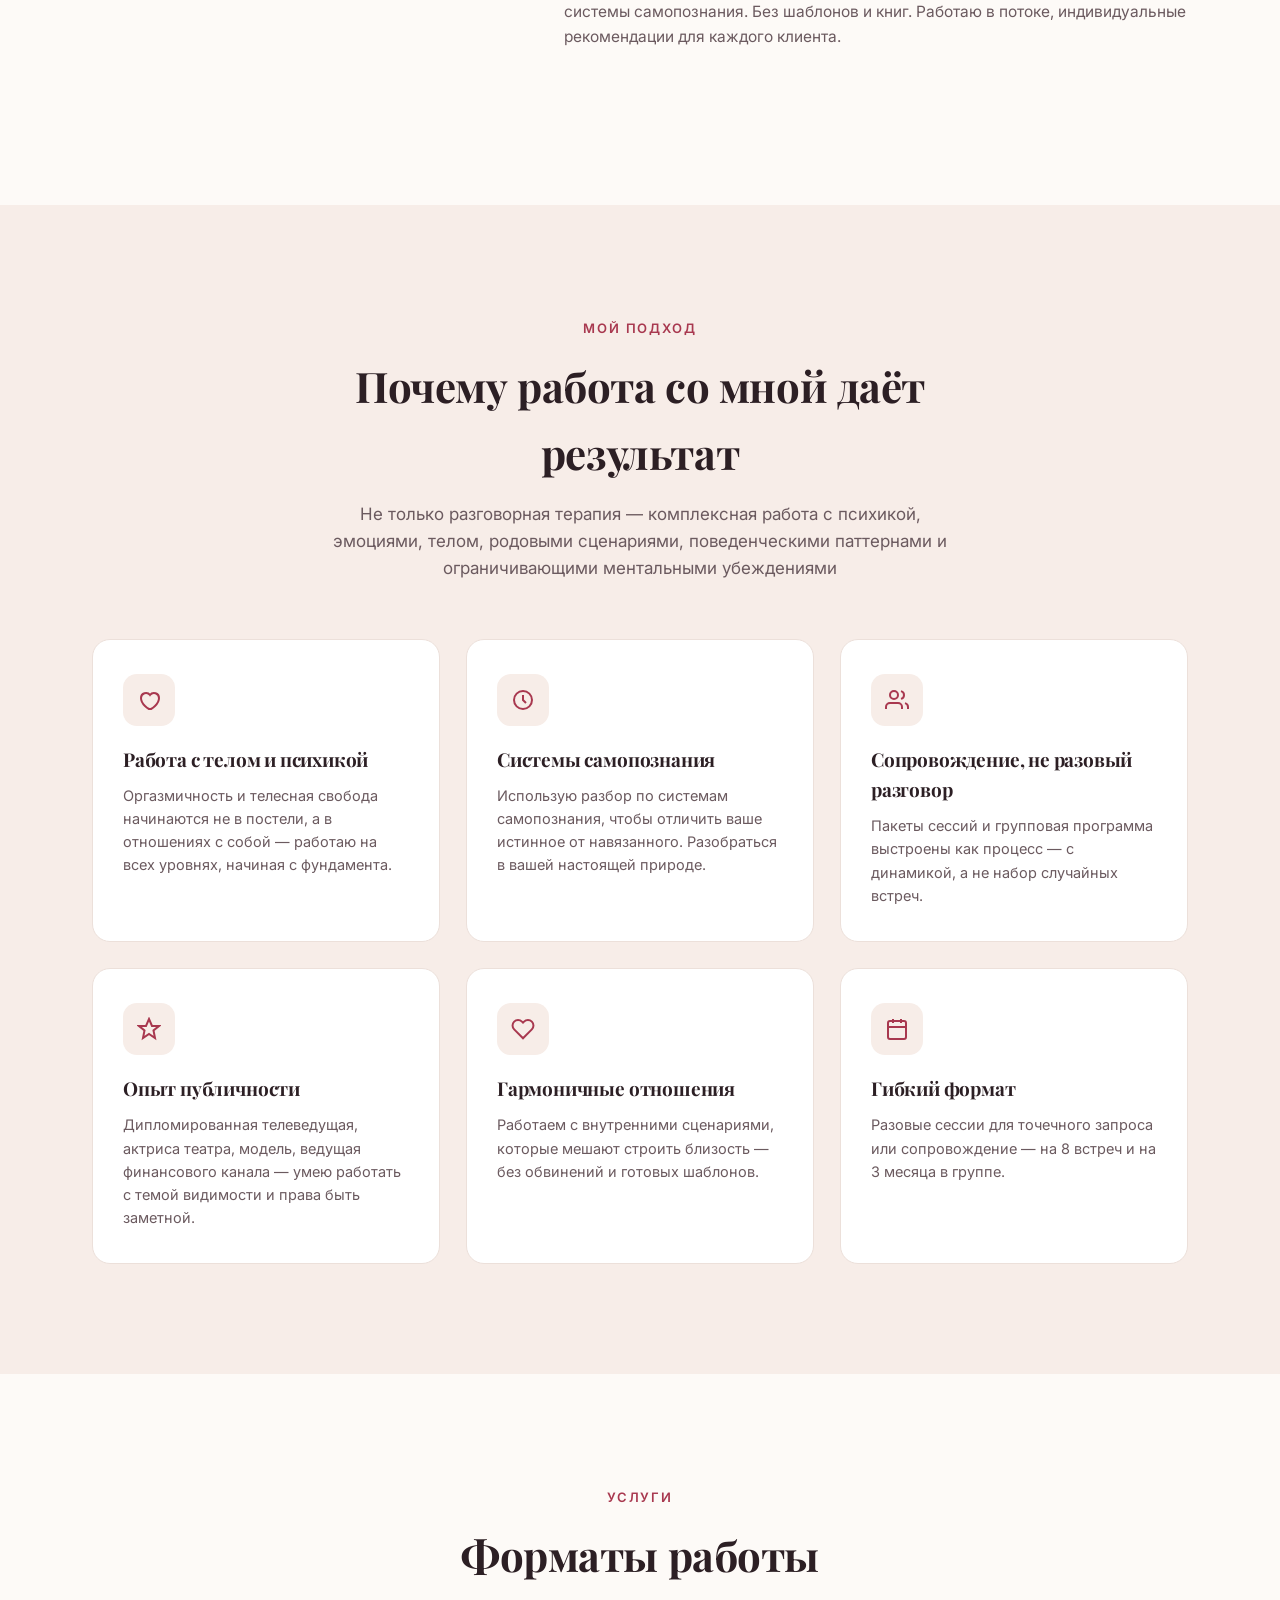
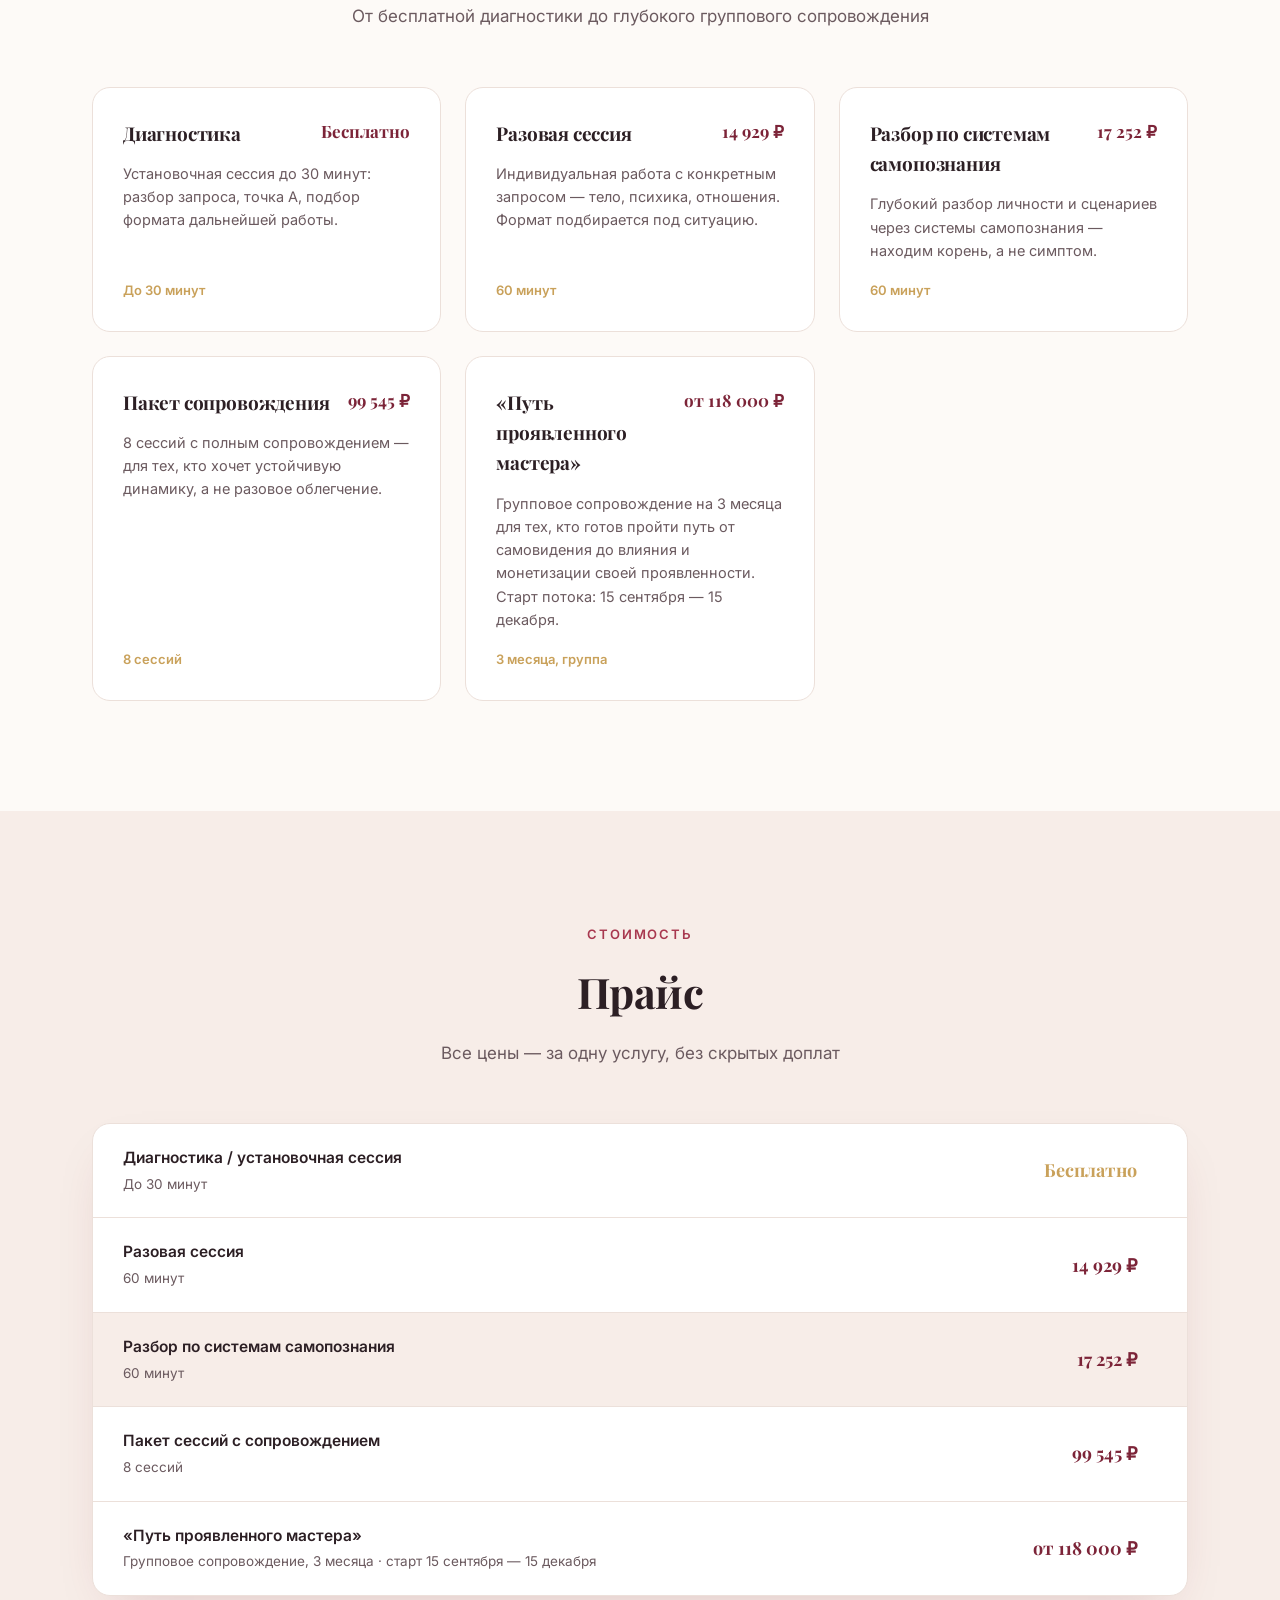
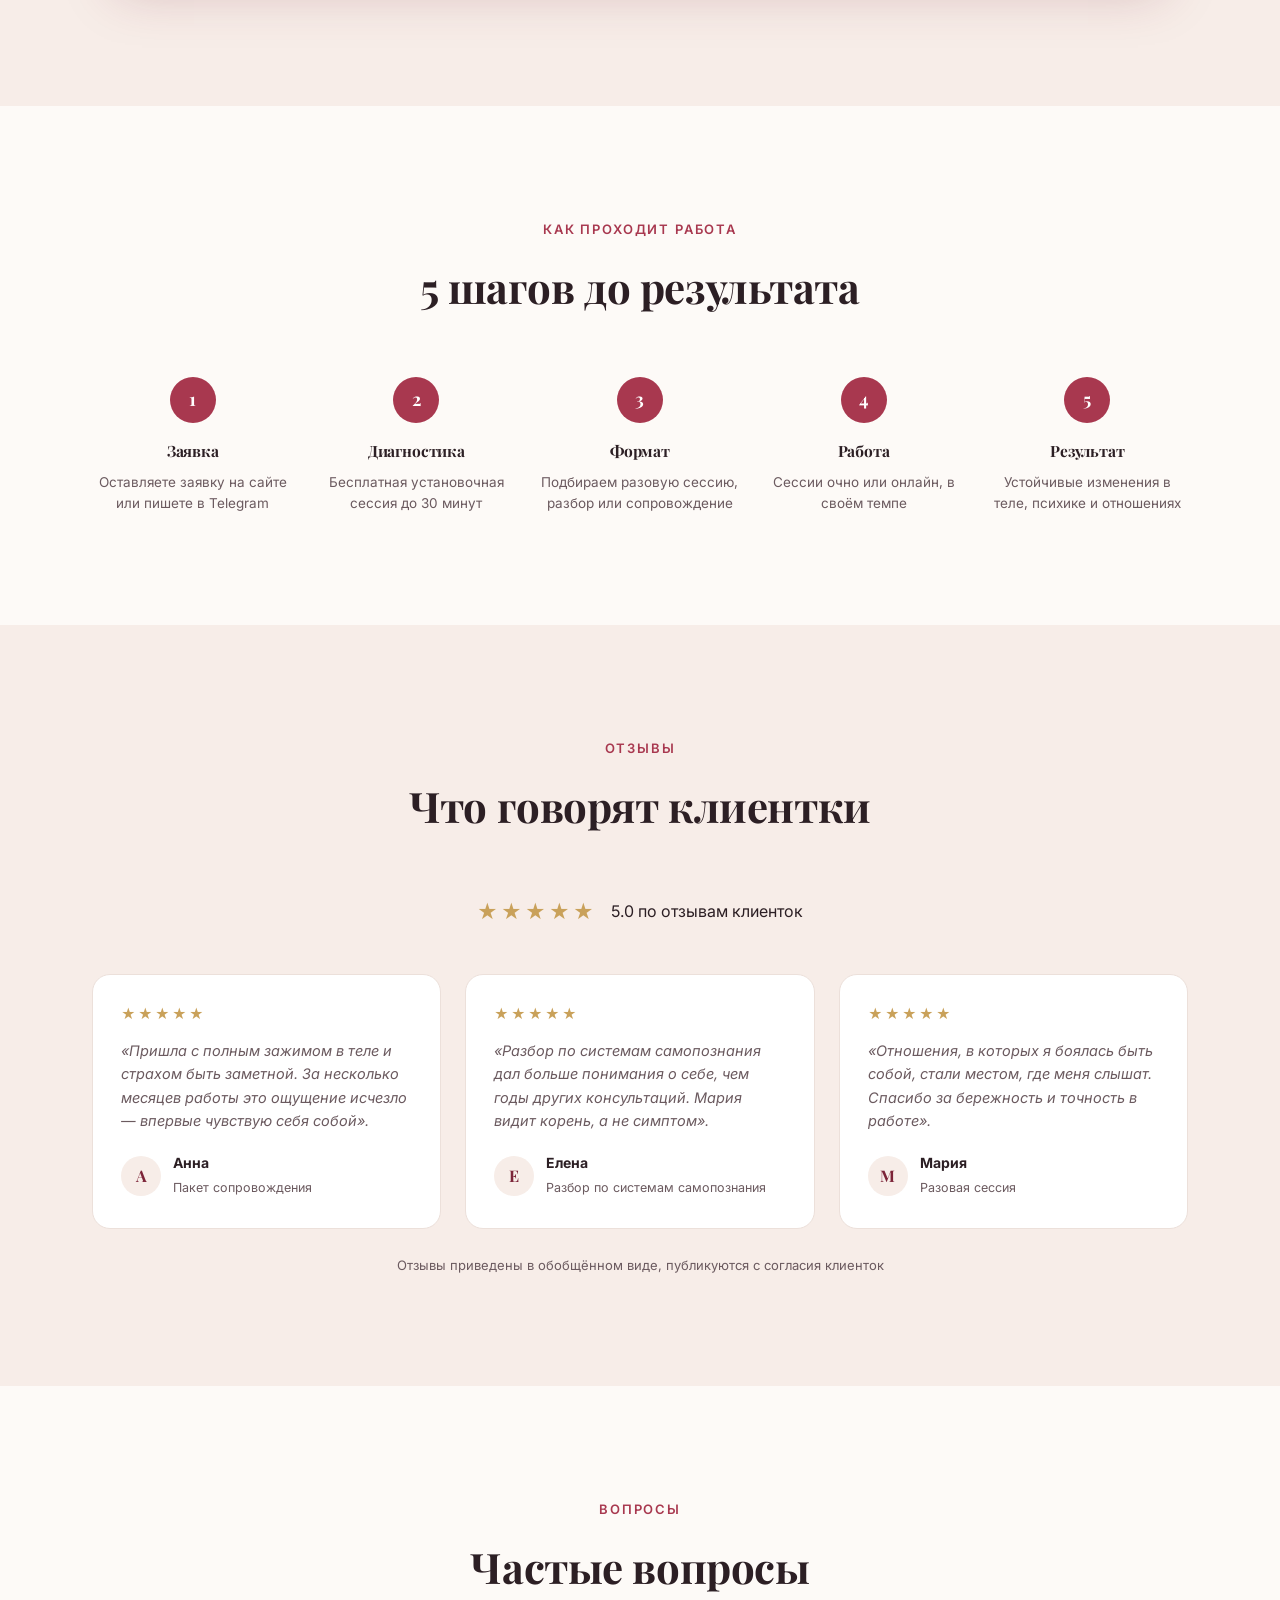
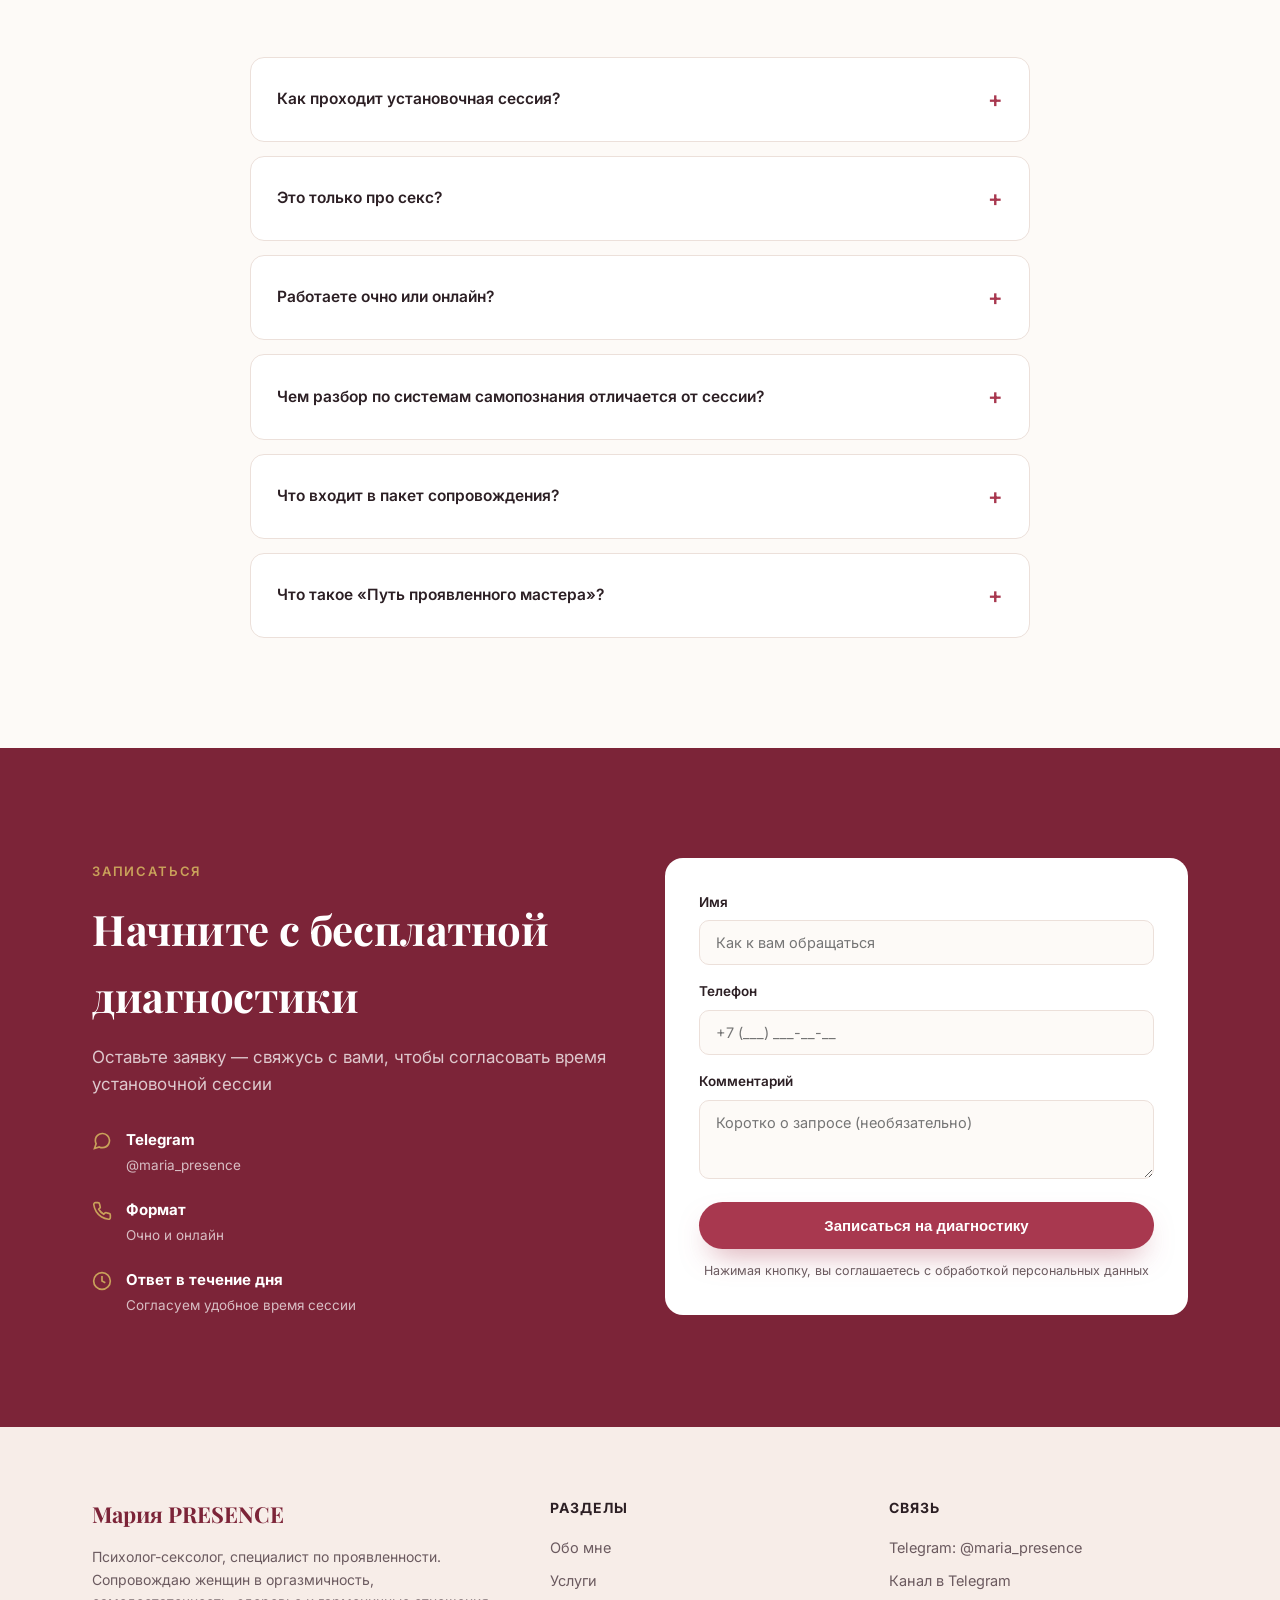
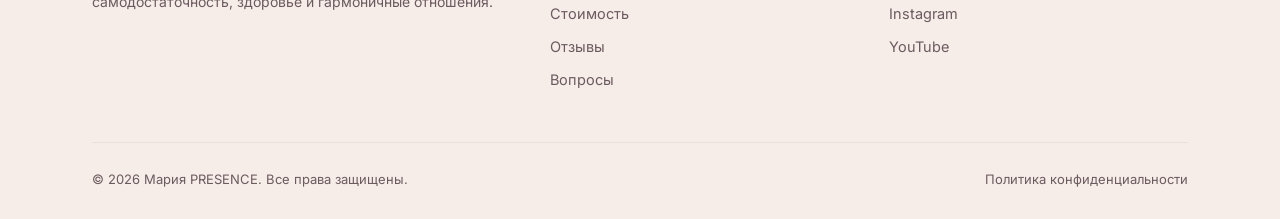
==== commit 32df58c6: "update: правки клиента — фото, соцдоказательства, цены группы, логотип" ====
--- a/index.html
+++ b/index.html
@@ -9,12 +9,13 @@
 <link rel="preconnect" href="https://fonts.gstatic.com" crossorigin>
 <link href="https://fonts.googleapis.com/css2?family=Inter:wght@400;500;600;700;800&family=Playfair+Display:wght@600;700&display=swap" rel="stylesheet">
 <link rel="stylesheet" href="styles.css">
+<link rel="icon" type="image/png" href="logo.png">
 </head>
 <body>
 
 <header class="header" id="header">
   <div class="container header__inner">
-    <a href="#top" class="logo">Мария <span>PRESENCE</span></a>
+    <a href="#top" class="logo"><img src="logo.png" alt="" class="logo__mark">Мария <span>PRESENCE</span></a>
     <nav class="nav" id="nav">
       <a href="#about">Обо мне</a>
       <a href="#advantages">Подход</a>
@@ -43,9 +44,9 @@
         <a href="#services" class="btn btn--ghost">Все услуги и цены</a>
       </div>
       <div class="hero__stats">
-        <div class="hero__stat"><b data-target="20">0</b><span>клиентов в месяц</span></div>
-        <div class="hero__stat"><b data-target="5">0</b><span>в личном сопровождении</span></div>
-        <div class="hero__stat"><b>Останкино</b><span>экспертный опыт на ТВ</span></div>
+        <div class="hero__stat"><b>8+</b><span>лет опыта работы с людьми</span></div>
+        <div class="hero__stat"><b>300+</b><span>кейсов успешных трансформаций</span></div>
+        <div class="hero__stat"><b>Останкино</b><span>диплом телеведущей</span></div>
       </div>
     </div>
     <div class="hero__card reveal">
@@ -63,10 +64,16 @@
 </section>
 
 <section id="about">
-  <div class="container section__head">
-    <span class="eyebrow">Обо мне</span>
-    <h2>Мария Дмитриева</h2>
-    <p>Психолог-сексолог, специалист по проявленности. Опыт работы телеведущей и актрисы, экспертные выходы на Останкино — использую эти навыки, чтобы помогать женщинам звучать и проявляться без страха осуждения. В работе соединяю психотерапию, телесные практики и системы самопознания.</p>
+  <div class="container about__grid">
+    <div class="about__photo reveal">
+      <img src="about-photo.jpg" alt="Мария Дмитриева" onerror="this.parentElement.classList.add('about__photo--empty')">
+    </div>
+    <div>
+      <span class="eyebrow">Обо мне</span>
+      <h2>Мария Дмитриева</h2>
+      <p>Психолог-сексолог, специалист по проявленности. Второе высшее образование — телеведущая, Институт телевидения и радиовещания «Останкино», хотя на самом телевидении принципиально не работала. Была ведущим медиа-экспертом и ведущей YouTube-канала международной финансовой корпорации, вела образовательные вебинары по финансовой грамотности. Автор образовательных программ «Приди в себя, вернись нескоро», «Глубокое исцеление души», «Влажный кекс».</p>
+      <p>Опыт работы актрисой, моделью, ведущим экспертом YouTube-канала, ведущей вебинаров и стримов, обучалась у лучших телеведущих федеральных каналов — использую эти навыки, чтобы помогать женщинам звучать и проявляться без страха осуждения. В работе соединяю психотерапию, телесные практики и системы самопознания. Без шаблонов и книг. Работаю в потоке, индивидуальные рекомендации для каждого клиента.</p>
+    </div>
   </div>
 </section>
 
@@ -75,18 +82,18 @@
     <div class="section__head">
       <span class="eyebrow">Мой подход</span>
       <h2>Почему работа со мной даёт результат</h2>
-      <p>Не только разговорная терапия — комплексная работа с психикой, телом и сценариями отношений</p>
+      <p>Не только разговорная терапия — комплексная работа с психикой, эмоциями, телом, родовыми сценариями, поведенческими паттернами и ограничивающими ментальными убеждениями</p>
     </div>
     <div class="adv-grid">
       <div class="adv reveal">
         <div class="adv__icon"><svg width="24" height="24" viewBox="0 0 24 24" fill="none" stroke="currentColor" stroke-width="2"><path d="M12 21s-8-4.35-8-11a5 5 0 0 1 9-3 5 5 0 0 1 9 3c0 6.65-8 11-8 11z"/></svg></div>
         <h3>Работа с телом и психикой</h3>
-        <p>Оргазмичность и телесная свобода начинаются не в постели, а в отношениях с собой — работаю с обоими уровнями сразу.</p>
+        <p>Оргазмичность и телесная свобода начинаются не в постели, а в отношениях с собой — работаю на всех уровнях, начиная с фундамента.</p>
       </div>
       <div class="adv reveal">
         <div class="adv__icon"><svg width="24" height="24" viewBox="0 0 24 24" fill="none" stroke="currentColor" stroke-width="2"><circle cx="12" cy="12" r="9"/><path d="M12 7v5l3 3"/></svg></div>
         <h3>Системы самопознания</h3>
-        <p>Использую разбор по системам самопознания, чтобы найти корень сценариев — не симптом, а причину.</p>
+        <p>Использую разбор по системам самопознания, чтобы отличить ваше истинное от навязанного. Разобраться в вашей настоящей природе.</p>
       </div>
       <div class="adv reveal">
         <div class="adv__icon"><svg width="24" height="24" viewBox="0 0 24 24" fill="none" stroke="currentColor" stroke-width="2"><path d="M17 21v-2a4 4 0 0 0-4-4H5a4 4 0 0 0-4 4v2"/><circle cx="9" cy="7" r="4"/><path d="M23 21v-2a4 4 0 0 0-3-3.87"/><path d="M16 3.13a4 4 0 0 1 0 7.75"/></svg></div>
@@ -96,7 +103,7 @@
       <div class="adv reveal">
         <div class="adv__icon"><svg width="24" height="24" viewBox="0 0 24 24" fill="none" stroke="currentColor" stroke-width="2"><path d="M12 2l3 7h7l-5.5 4.5L18 21l-6-4-6 4 1.5-7.5L2 9h7z"/></svg></div>
         <h3>Опыт публичности</h3>
-        <p>Телеведущая и актриса, эксперт на Останкино — умею работать с темой видимости и права быть заметной.</p>
+        <p>Дипломированная телеведущая, актриса театра, модель, ведущая финансового канала — умею работать с темой видимости и права быть заметной.</p>
       </div>
       <div class="adv reveal">
         <div class="adv__icon"><svg width="24" height="24" viewBox="0 0 24 24" fill="none" stroke="currentColor" stroke-width="2"><path d="M20.84 4.61a5.5 5.5 0 0 0-7.78 0L12 5.67l-1.06-1.06a5.5 5.5 0 0 0-7.78 7.78L12 21.23l8.84-8.84a5.5 5.5 0 0 0 0-7.78z"/></svg></div>
@@ -141,8 +148,8 @@
         <span class="srv__meta">8 сессий</span>
       </div>
       <div class="srv reveal">
-        <div class="srv__top"><h3>«Путь проявленного мастера»</h3><span class="srv__price">По запросу</span></div>
-        <p>Групповое сопровождение на 3 месяца для тех, кто готов пройти путь от самовидения до влияния и монетизации своей проявленности.</p>
+        <div class="srv__top"><h3>«Путь проявленного мастера»</h3><span class="srv__price">от 118 000 ₽</span></div>
+        <p>Групповое сопровождение на 3 месяца для тех, кто готов пройти путь от самовидения до влияния и монетизации своей проявленности. Старт потока: 15 сентября — 15 декабря.</p>
         <span class="srv__meta">3 месяца, группа</span>
       </div>
     </div>
@@ -174,8 +181,8 @@
         <div class="price-row__val">99 545 ₽</div>
       </div>
       <div class="price-row">
-        <div class="price-row__name">«Путь проявленного мастера»<span class="price-row__desc">Групповое сопровождение, 3 месяца</span></div>
-        <div class="price-row__val">По запросу</div>
+        <div class="price-row__name">«Путь проявленного мастера»<span class="price-row__desc">Групповое сопровождение, 3 месяца · старт 15 сентября — 15 декабря</span></div>
+        <div class="price-row__val">от 118 000 ₽</div>
       </div>
     </div>
   </div>
@@ -257,7 +264,7 @@
       </details>
       <details class="faq__item">
         <summary>Что такое «Путь проявленного мастера»?</summary>
-        <p>Групповая программа на 3 месяца для тех, кто готов пройти путь от самовидения до влияния и монетизации своей проявленности. Стоимость и старт — по запросу, уточняйте у меня в Telegram.</p>
+        <p>Групповая программа на 3 месяца для тех, кто готов пройти путь от самовидения до влияния и монетизации своей проявленности. Старт потока: 15 сентября — 15 декабря, стоимость от 118 000 ₽.</p>
       </details>
     </div>
   </div>
--- a/styles.css
+++ b/styles.css
@@ -70,8 +70,9 @@
 }
 .header.scrolled { border-color: var(--border); box-shadow: 0 8px 24px -20px rgba(0,0,0,.3); }
 .header__inner { display: flex; align-items: center; justify-content: space-between; gap: 24px; min-width: 0; height: 82px; }
-.logo { flex-shrink: 0; font-family: var(--font-head); font-size: 21px; font-weight: 700; color: var(--accent-dark); }
+.logo { flex-shrink: 0; display: flex; align-items: center; gap: 9px; font-family: var(--font-head); font-size: 21px; font-weight: 700; color: var(--accent-dark); }
 .logo span { color: var(--gold); }
+.logo__mark { width: 30px; height: 30px; object-fit: contain; }
 .nav { display: flex; align-items: center; gap: 28px; }
 .nav a { white-space: nowrap; font-size: 14.5px; font-weight: 500; color: var(--ink-soft); transition: color .2s ease; }
 .nav a:hover { color: var(--accent); }
@@ -105,6 +106,19 @@
 .hero__card ul { display: flex; flex-direction: column; gap: 13px; margin-bottom: 22px; }
 .hero__card li { display: flex; gap: 10px; align-items: flex-start; font-size: 14.5px; color: var(--ink-soft); }
 .hero__card li svg { flex-shrink: 0; margin-top: 2px; color: var(--accent); }
+
+/* About */
+.about__grid { display: grid; grid-template-columns: 0.8fr 1.2fr; gap: 56px; align-items: center; }
+.about__photo { border-radius: 24px; overflow: hidden; box-shadow: var(--shadow); border: 1px solid var(--border); aspect-ratio: 4/5; background: var(--bg-alt); }
+.about__photo img { width: 100%; height: 100%; object-fit: cover; }
+.about__photo--empty { display: flex; align-items: center; justify-content: center; background: linear-gradient(160deg, var(--bg-alt), #f0dfd6); }
+.about__photo--empty img { display: none; }
+.about__photo--empty::after {
+  content: 'МД'; font-family: var(--font-head); font-size: 64px; font-weight: 700; color: var(--gold);
+}
+#about h2 { margin-bottom: 16px; }
+#about p { color: var(--ink-soft); font-size: 15.5px; margin-bottom: 16px; }
+#about p:last-child { margin-bottom: 0; }
 
 /* Advantages */
 .adv-grid { display: grid; grid-template-columns: repeat(3, 1fr); gap: 26px; }
@@ -232,6 +246,8 @@
   .burger { display: flex; }
   .header__phone { display: none; }
   .hero__grid { grid-template-columns: 1fr; }
+  .about__grid { grid-template-columns: 1fr; }
+  .about__photo { max-width: 340px; margin: 0 auto; }
   .adv-grid, .srv-grid { grid-template-columns: repeat(2, 1fr); }
   .steps { grid-template-columns: repeat(3, 1fr); }
   .review-grid { grid-template-columns: repeat(2, 1fr); }
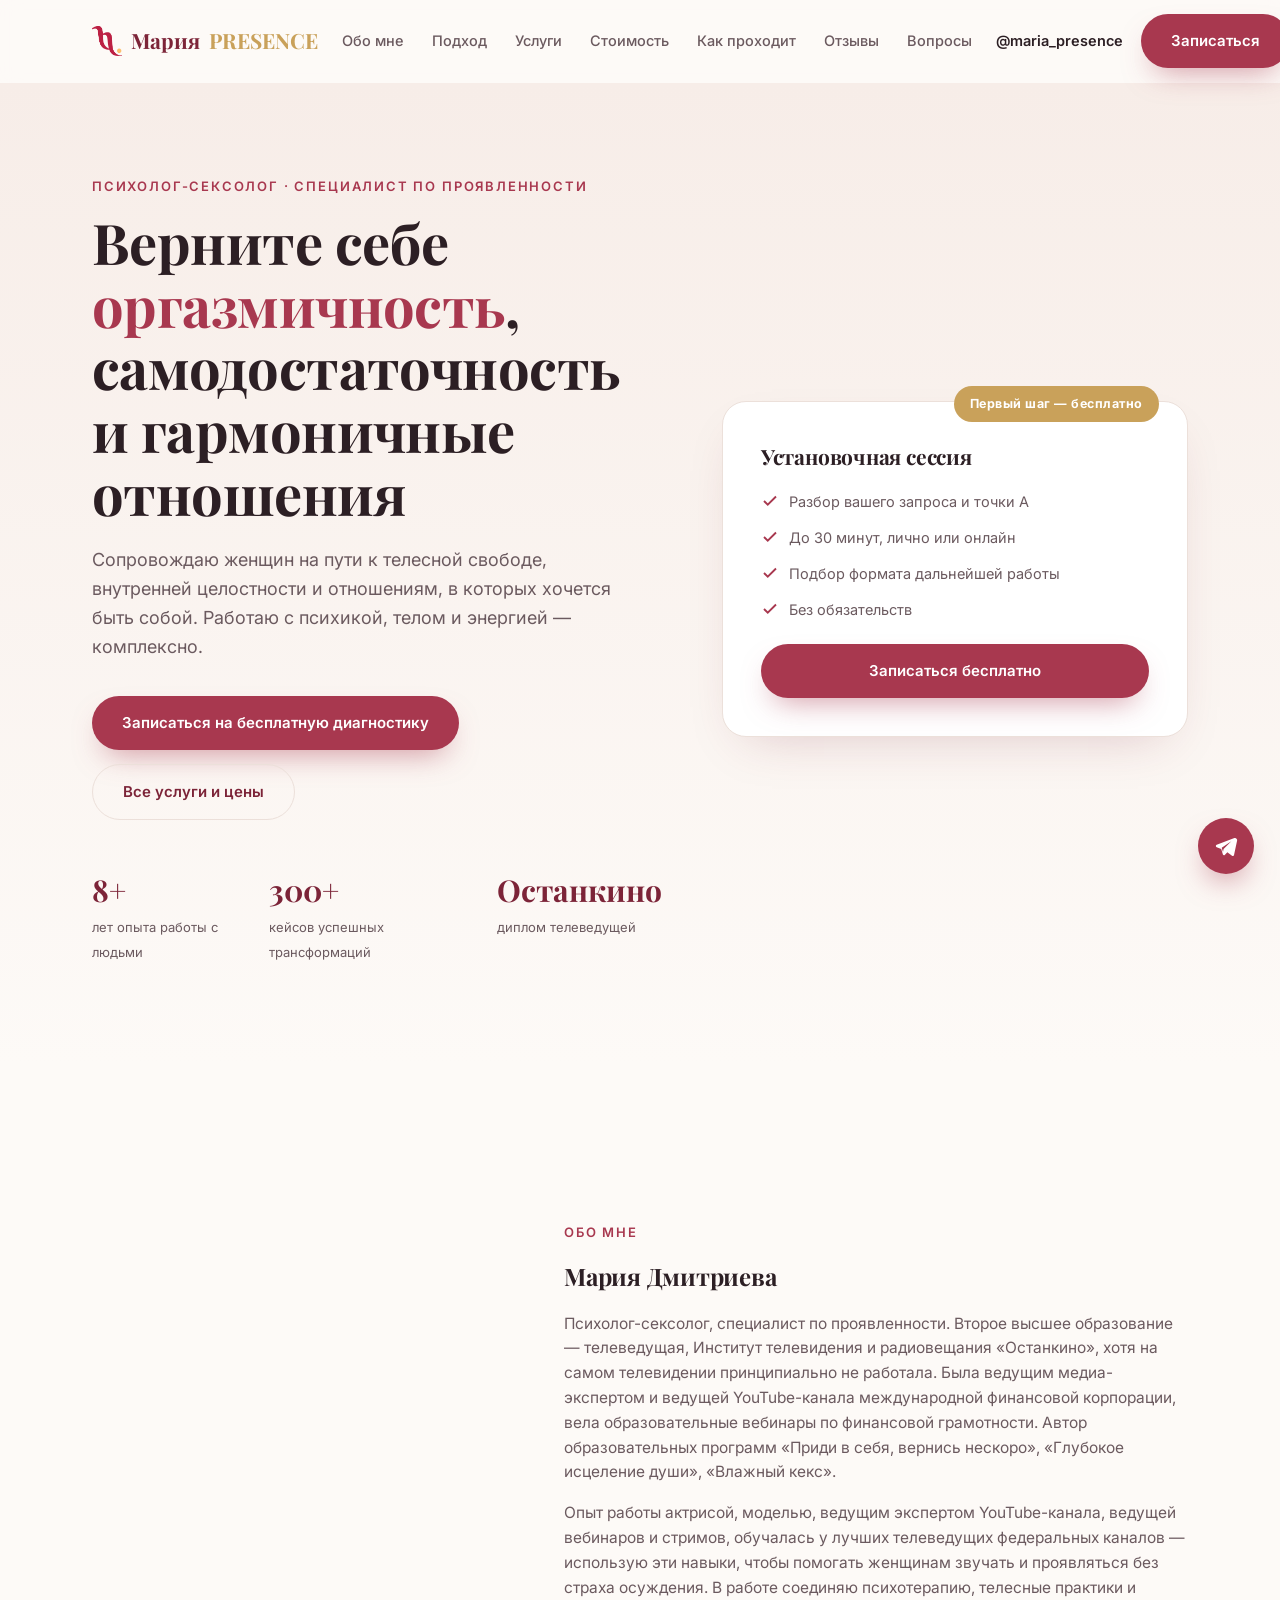
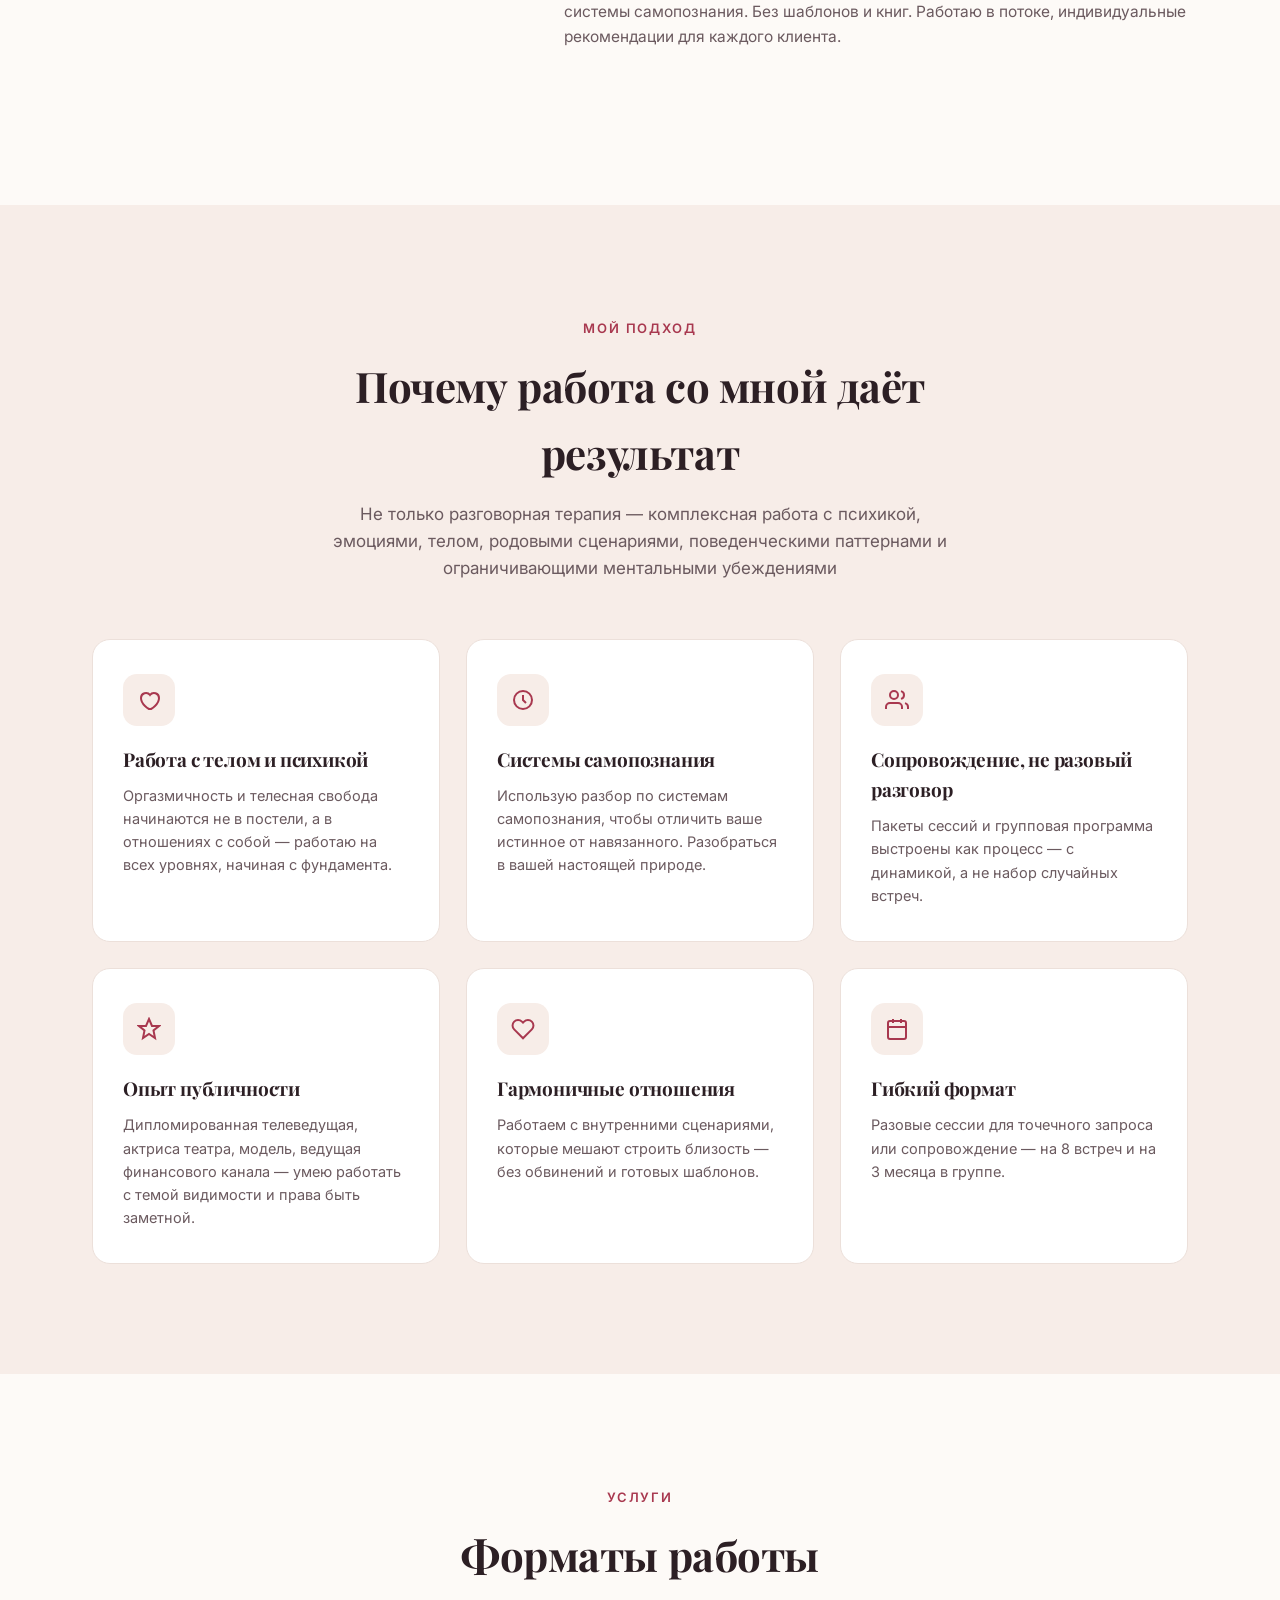
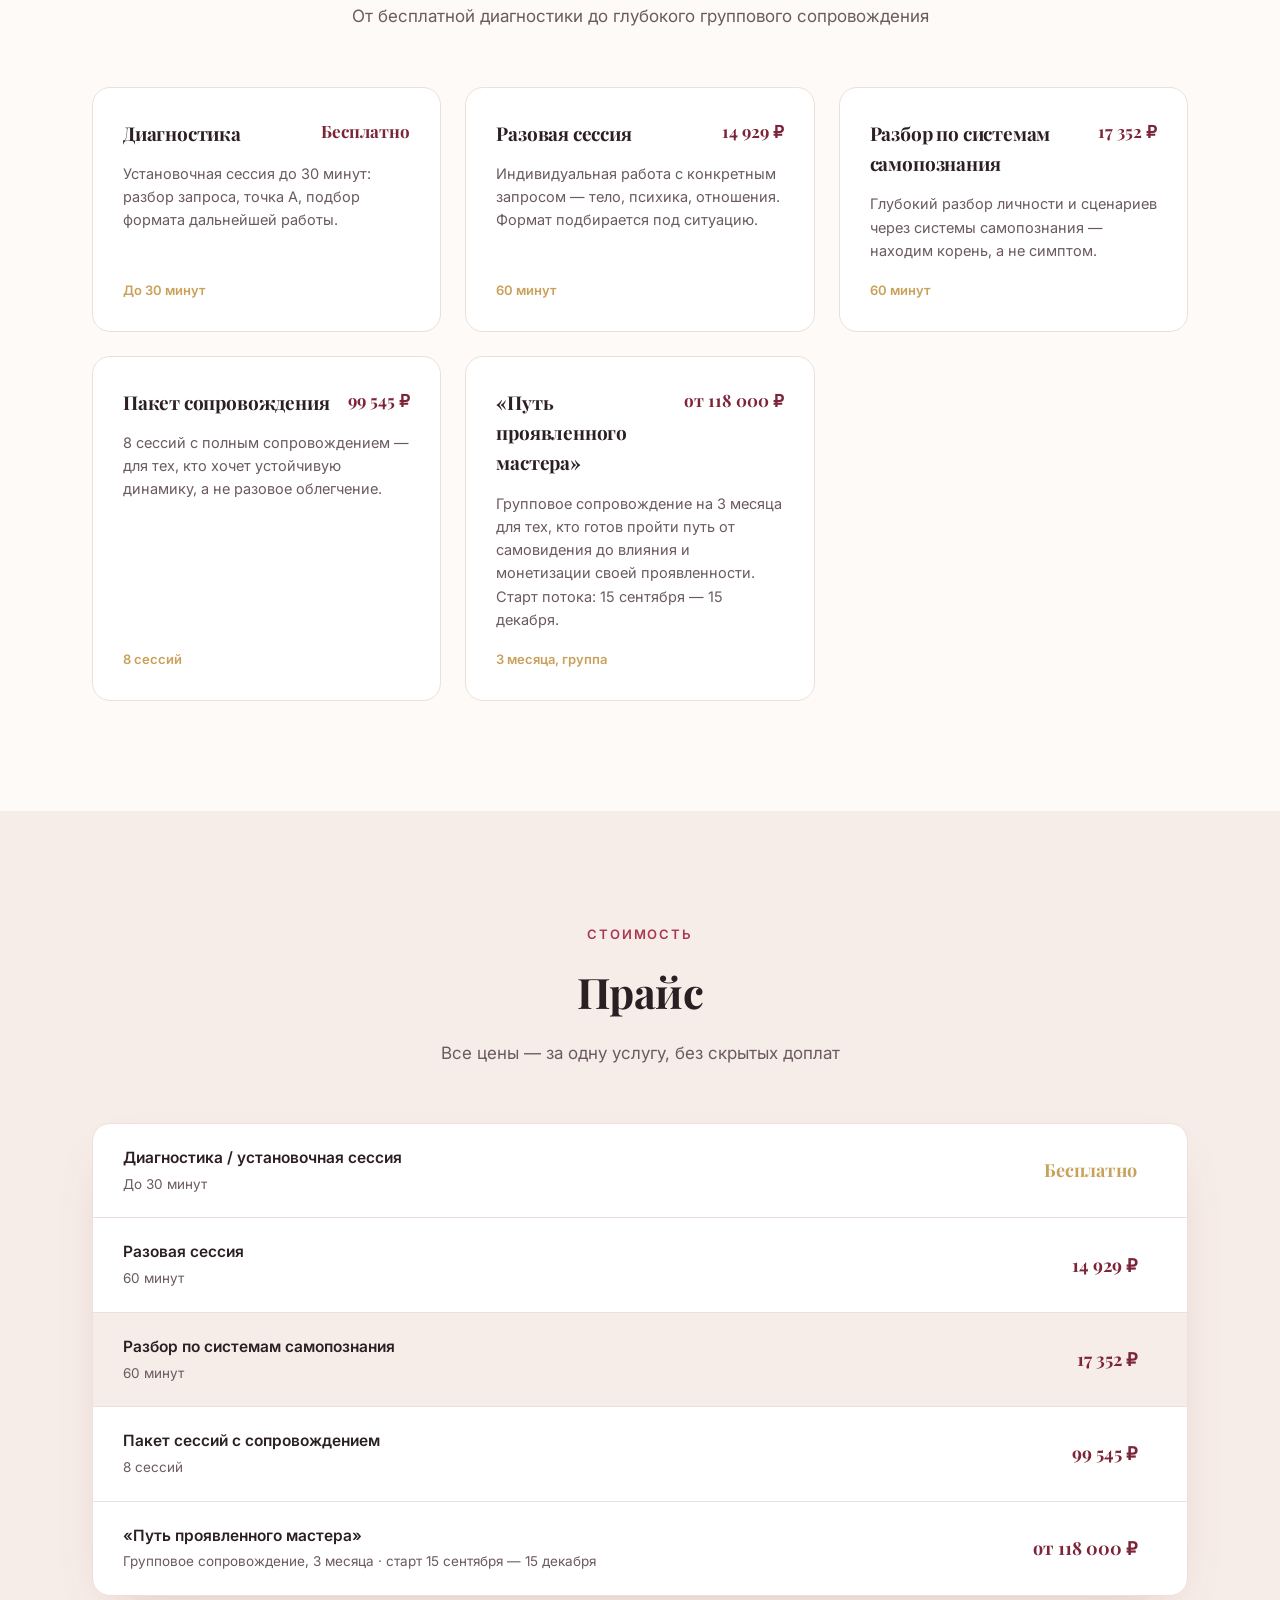
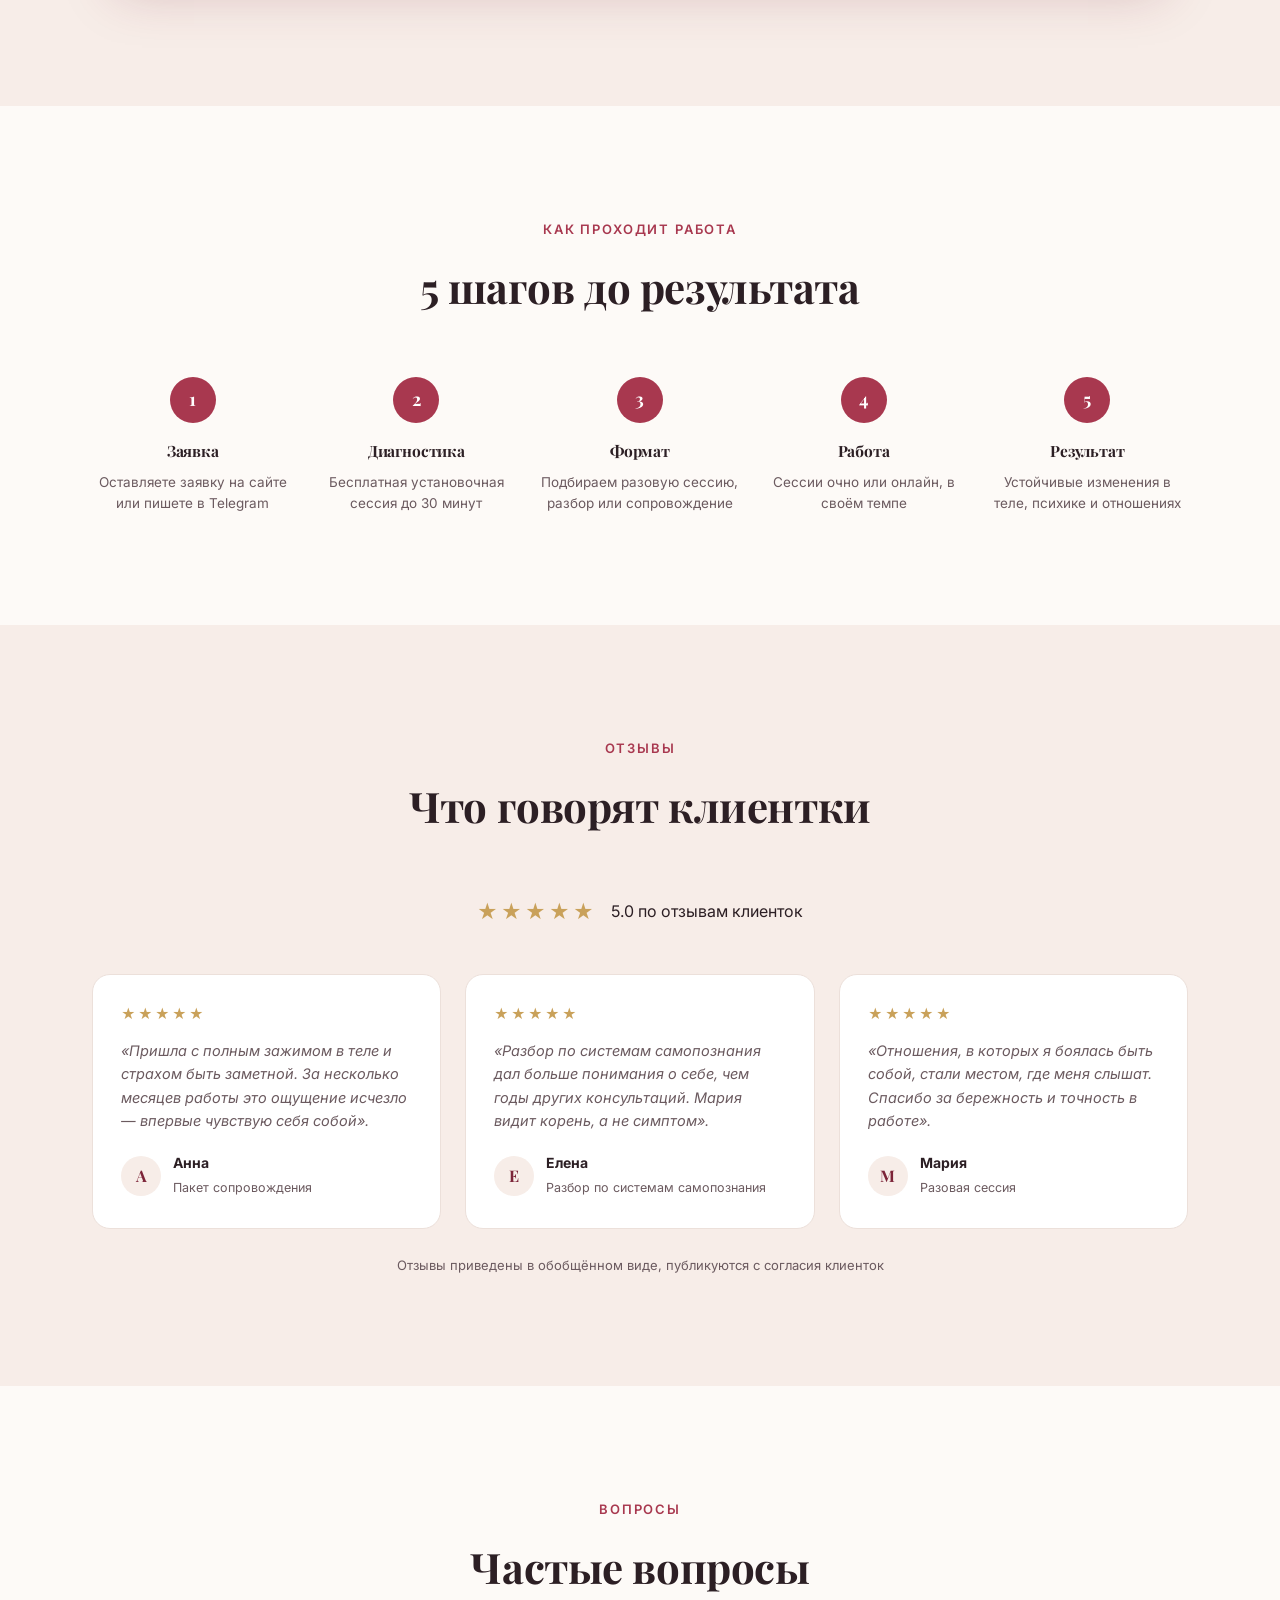
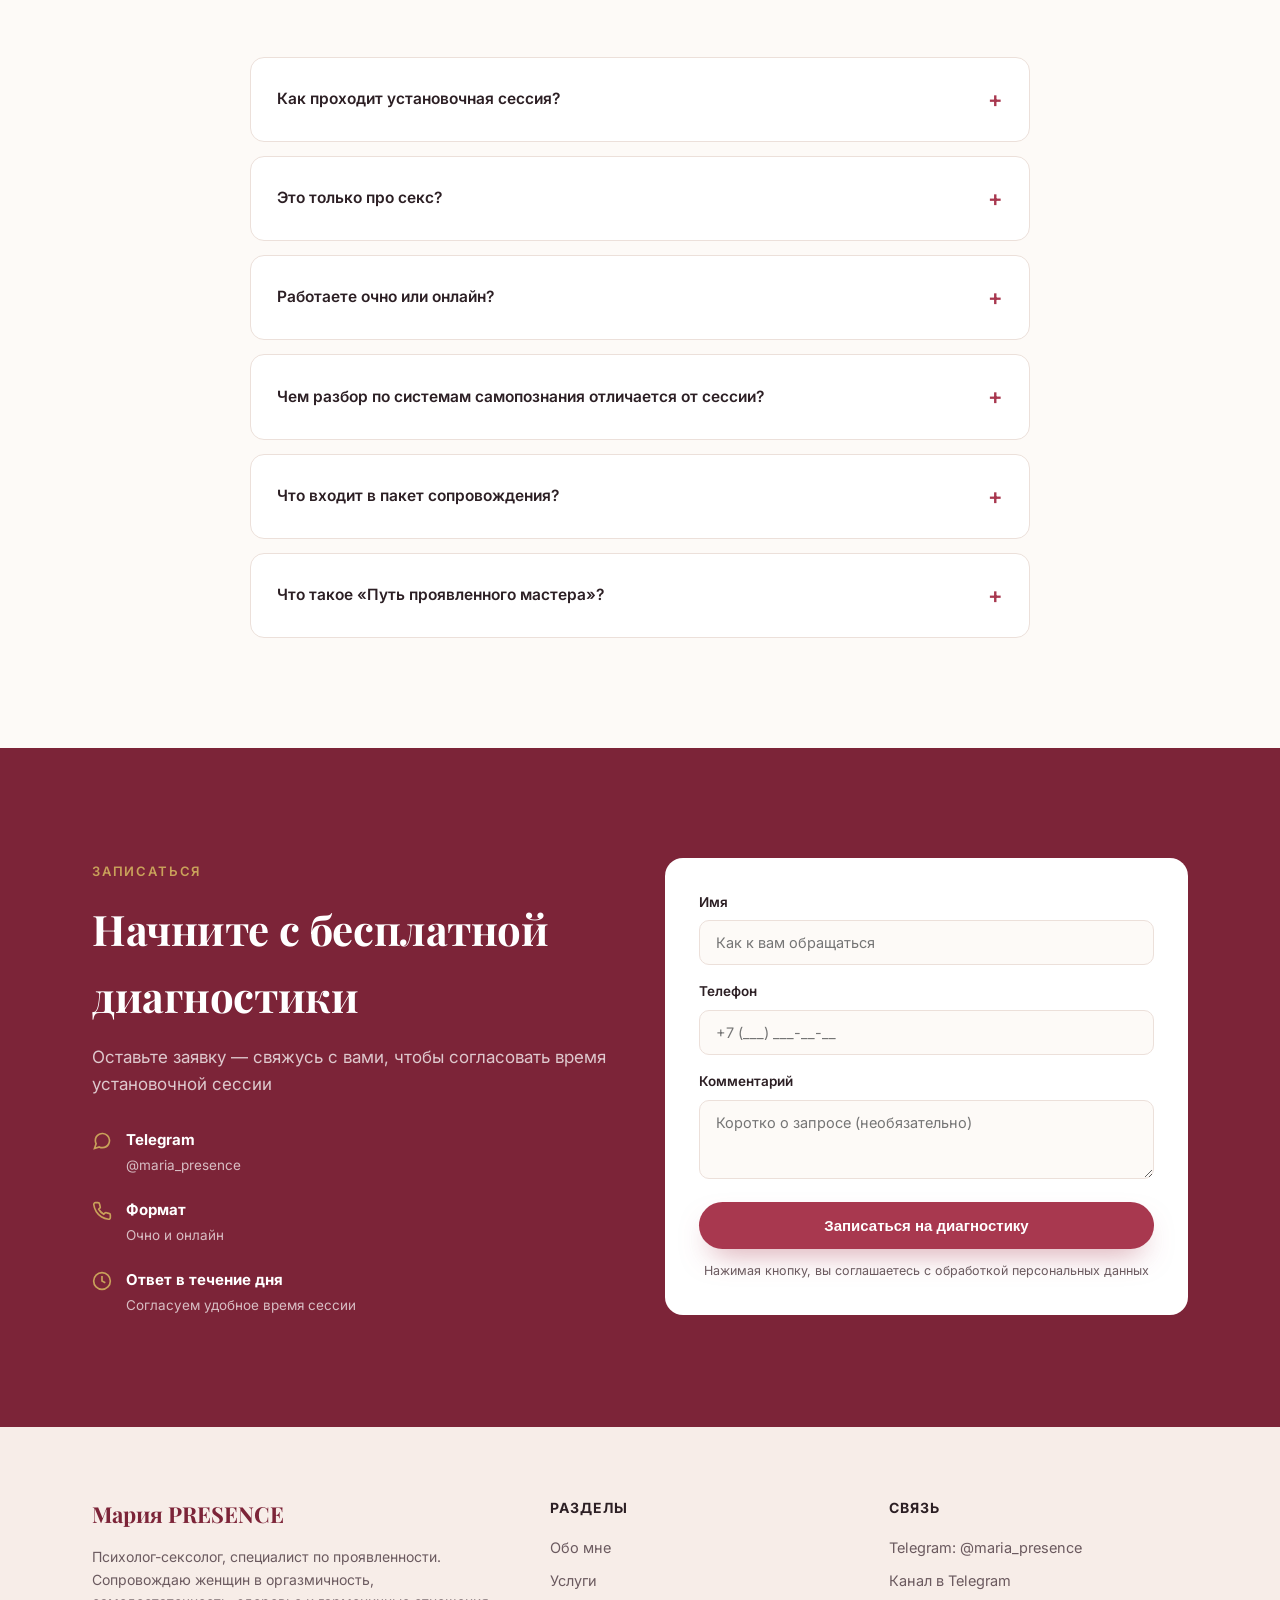
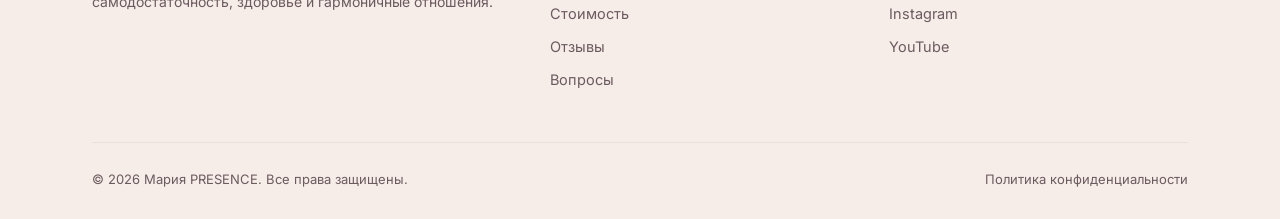
==== commit 3726062e: "fix: цена разбора по системам самопознания 17 352 ₽" ====
--- a/index.html
+++ b/index.html
@@ -138,7 +138,7 @@
         <span class="srv__meta">60 минут</span>
       </div>
       <div class="srv reveal">
-        <div class="srv__top"><h3>Разбор по системам самопознания</h3><span class="srv__price">17 252 ₽</span></div>
+        <div class="srv__top"><h3>Разбор по системам самопознания</h3><span class="srv__price">17 352 ₽</span></div>
         <p>Глубокий разбор личности и сценариев через системы самопознания — находим корень, а не симптом.</p>
         <span class="srv__meta">60 минут</span>
       </div>
@@ -174,7 +174,7 @@
       </div>
       <div class="price-row is-featured">
         <div class="price-row__name">Разбор по системам самопознания<span class="price-row__desc">60 минут</span></div>
-        <div class="price-row__val">17 252 ₽</div>
+        <div class="price-row__val">17 352 ₽</div>
       </div>
       <div class="price-row">
         <div class="price-row__name">Пакет сессий с сопровождением<span class="price-row__desc">8 сессий</span></div>
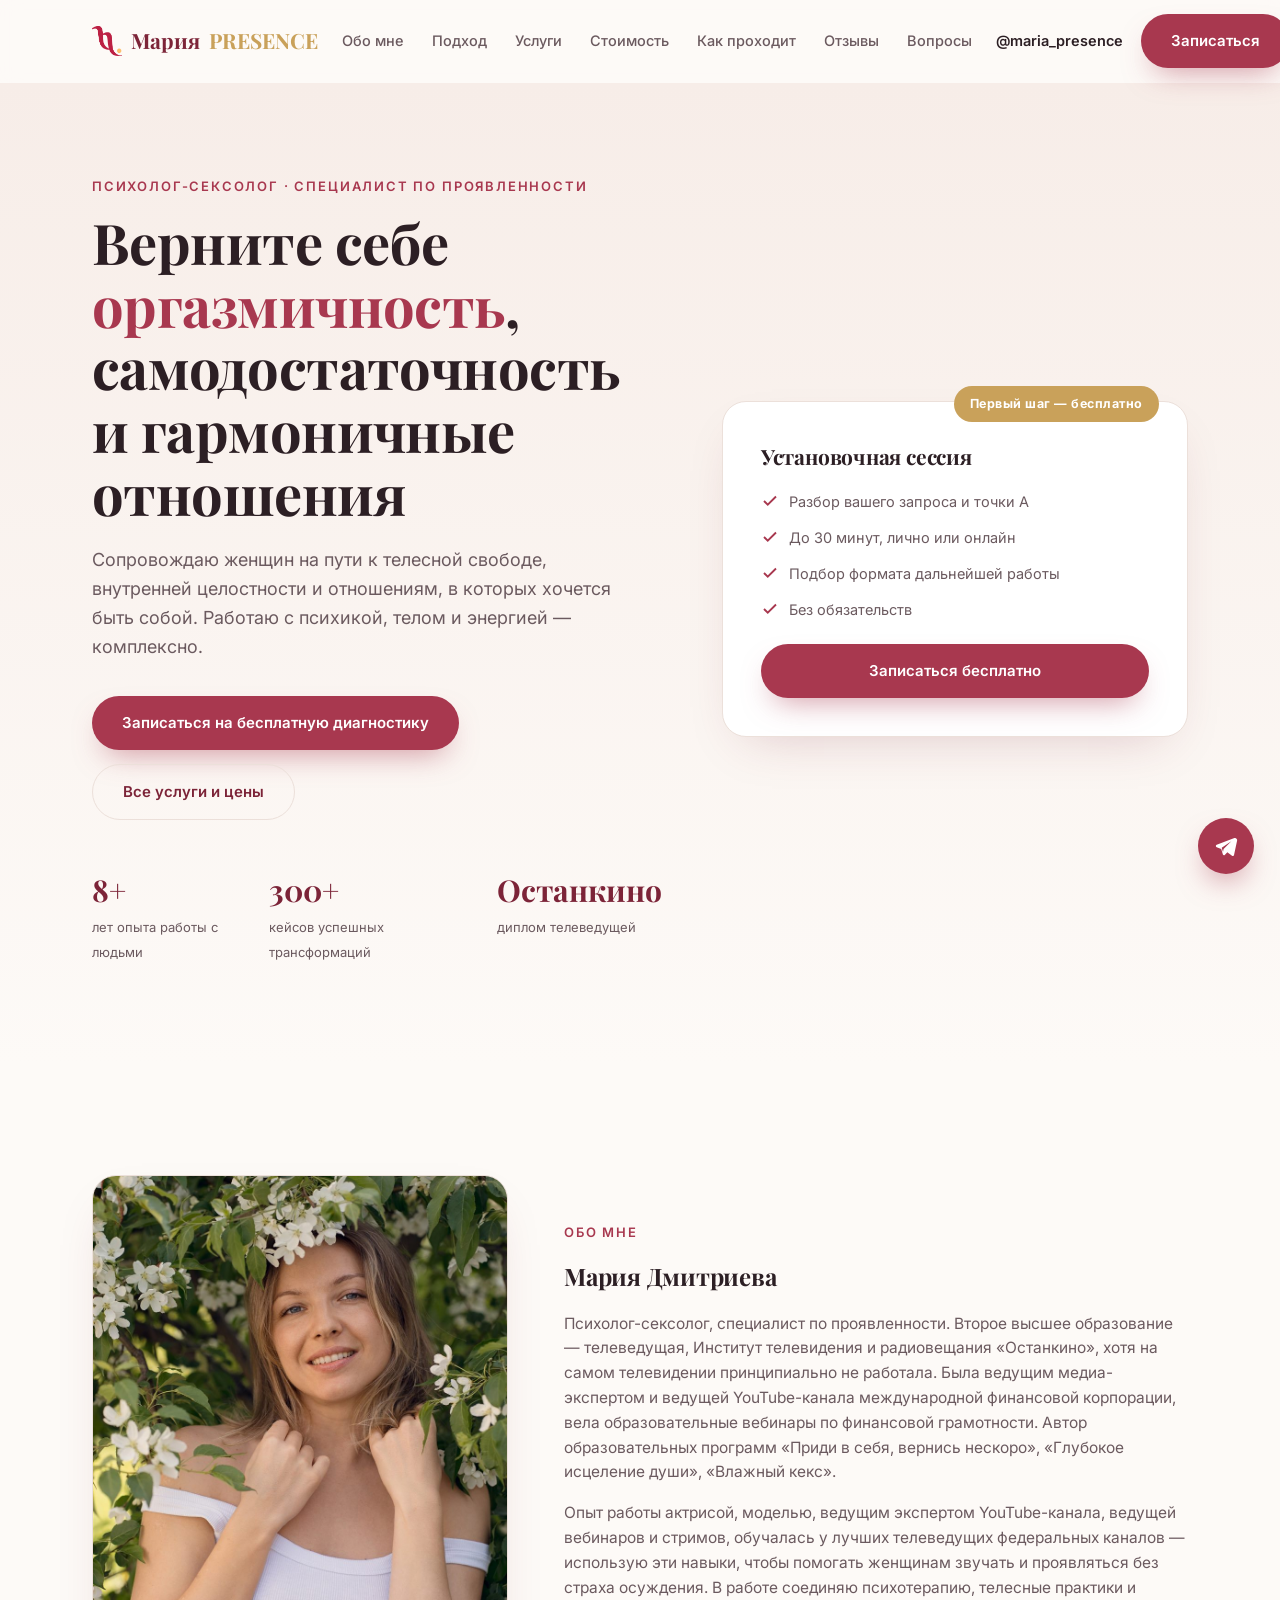
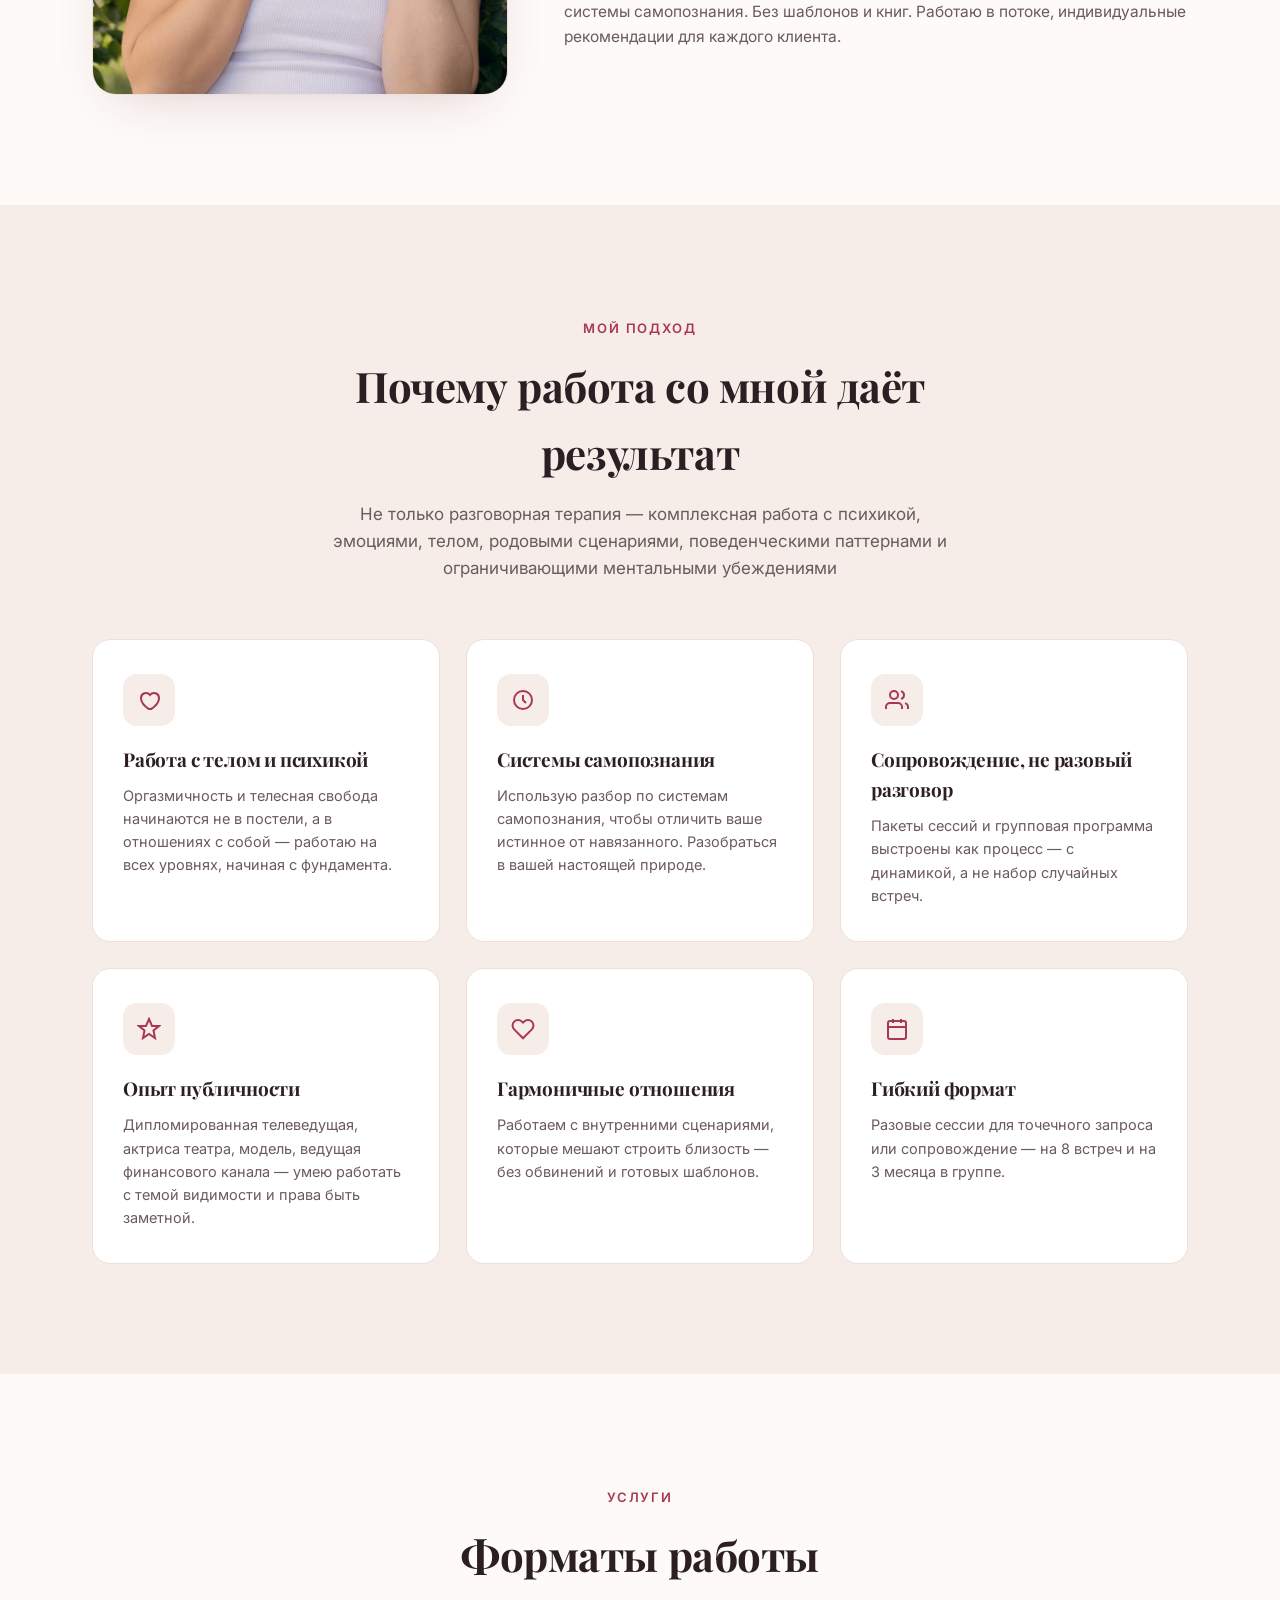
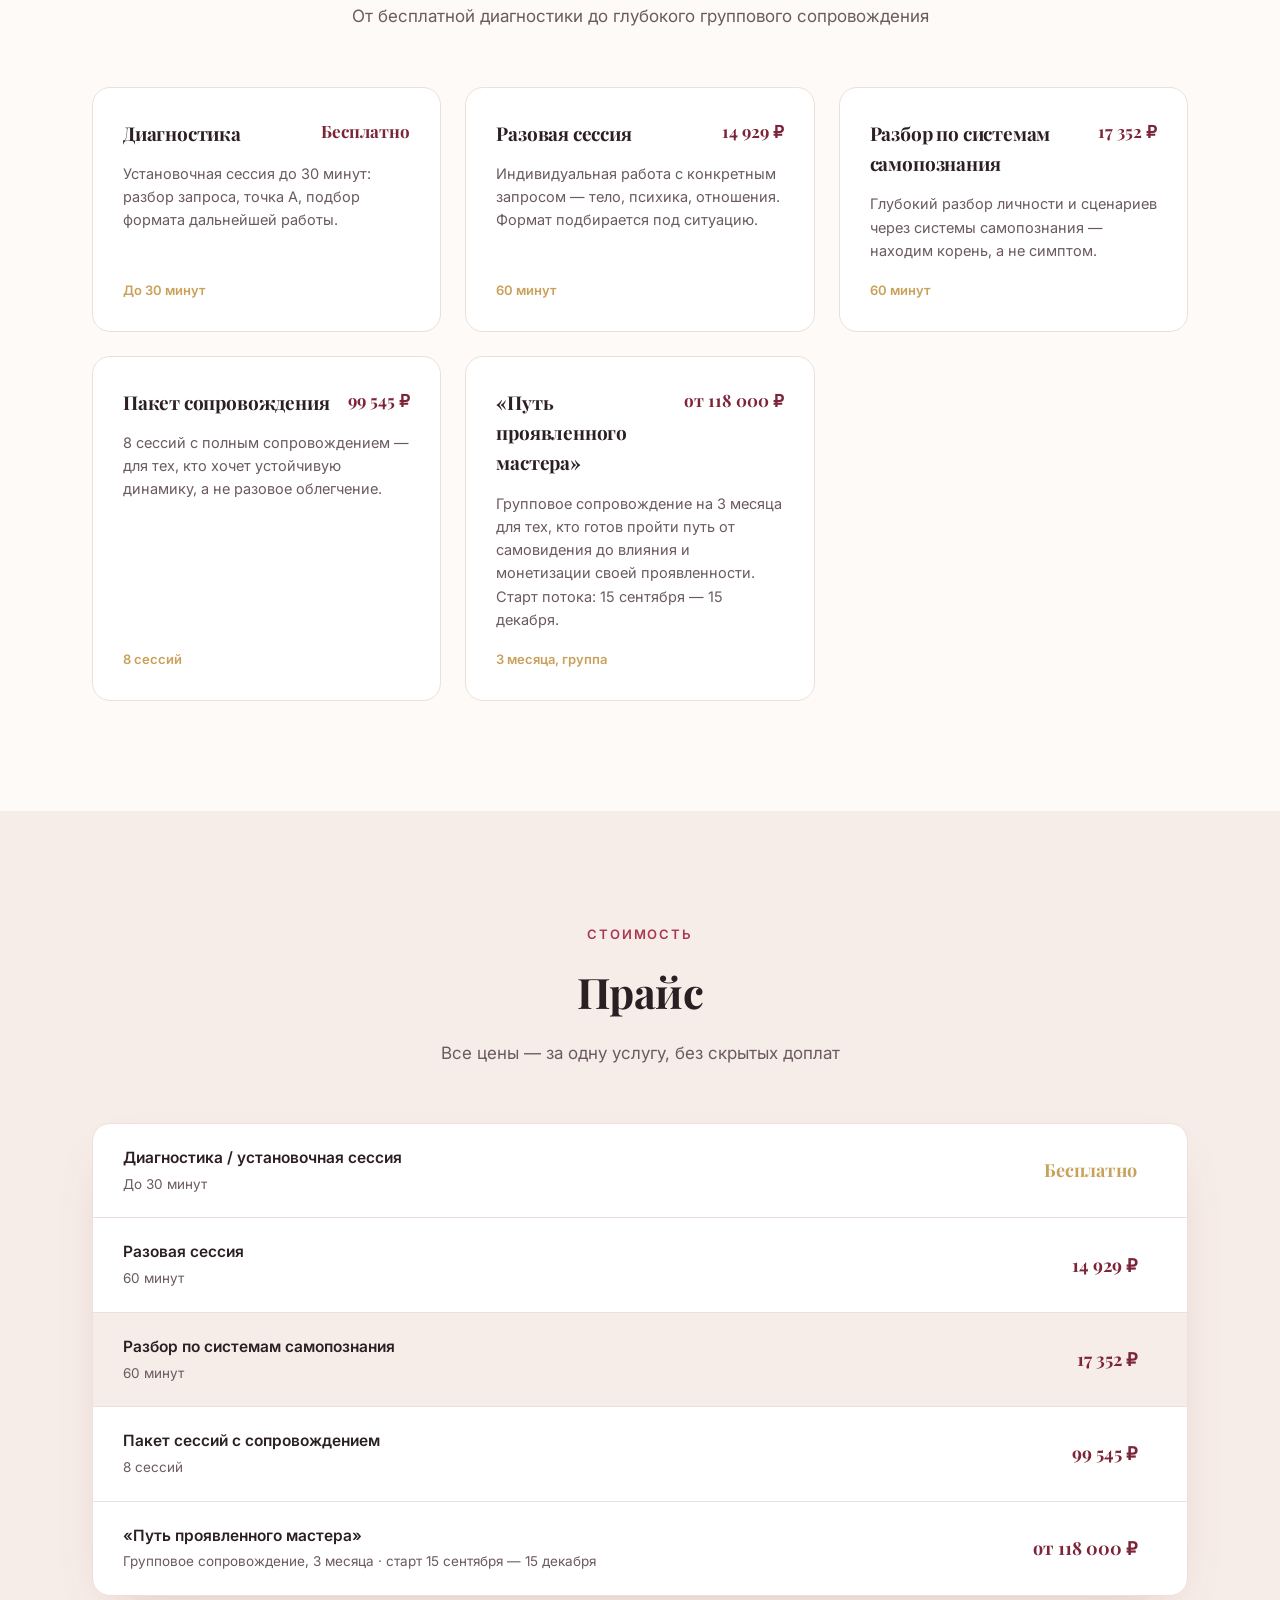
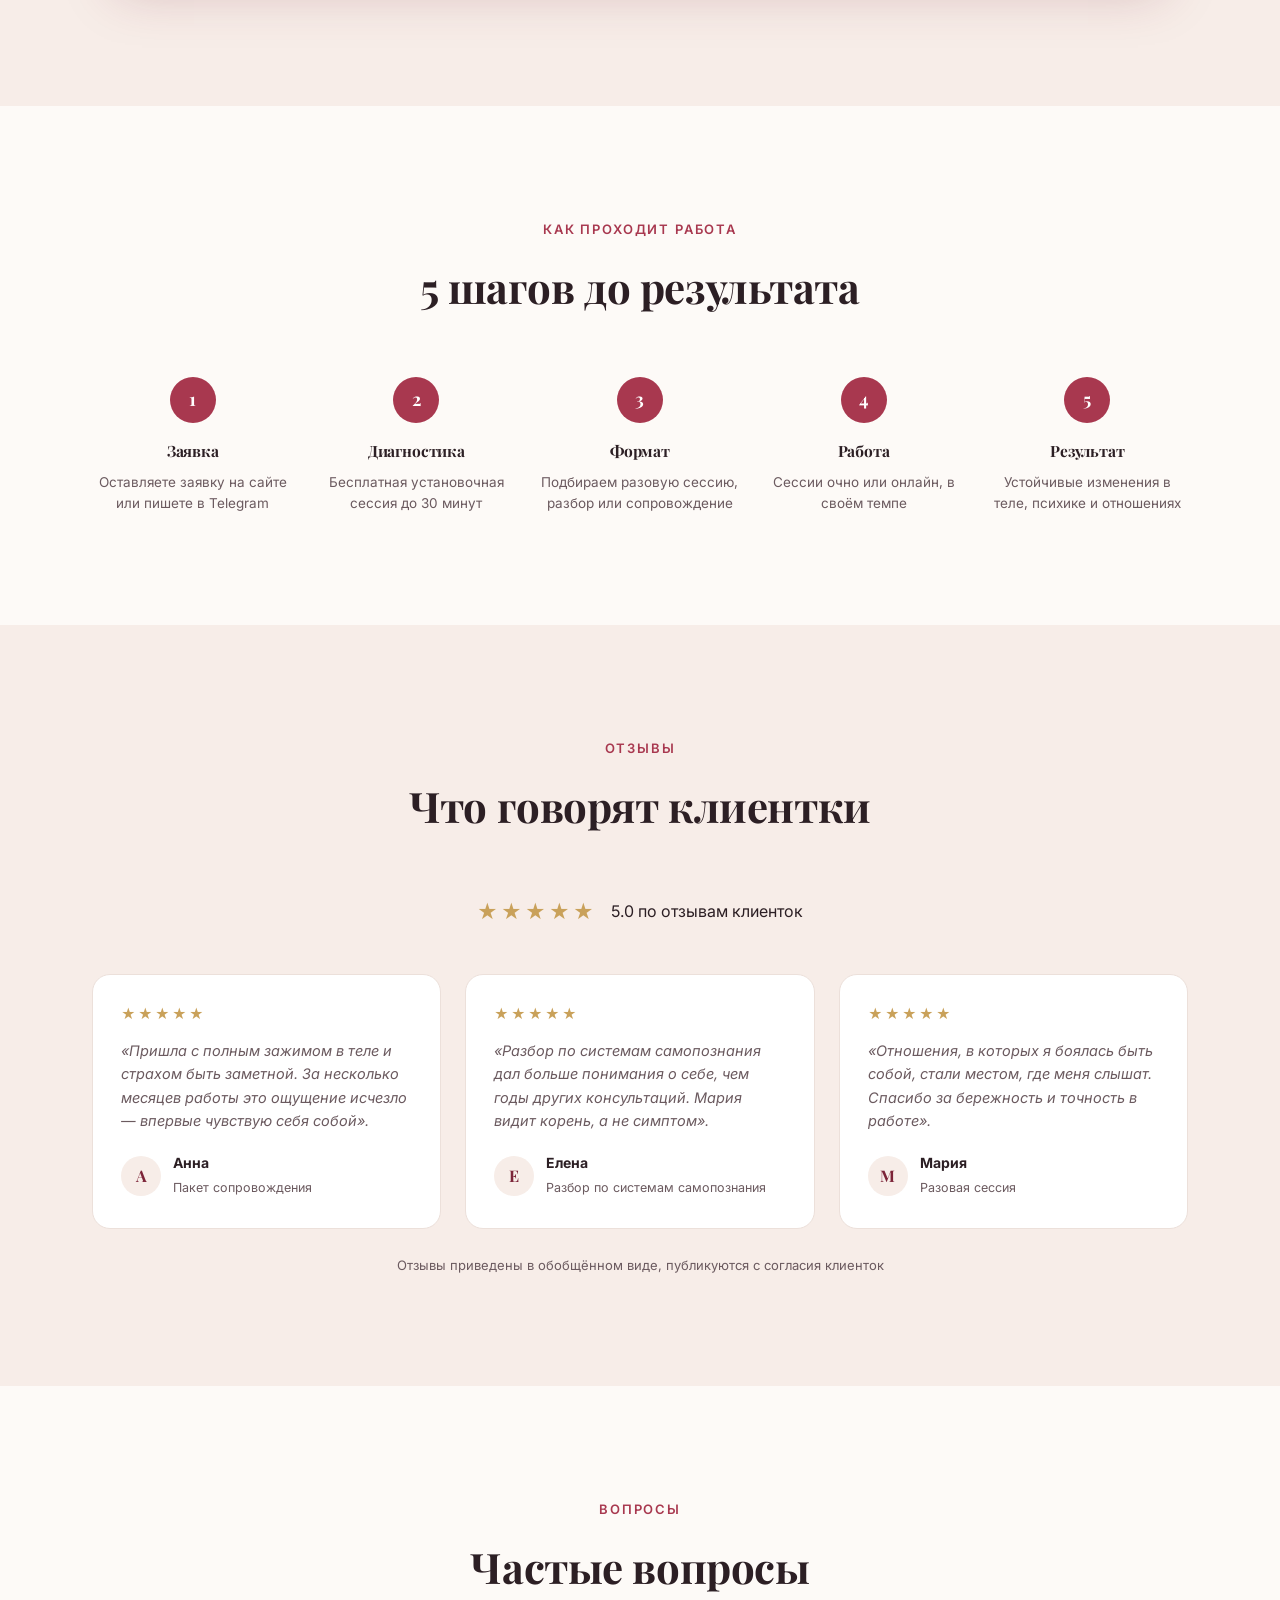
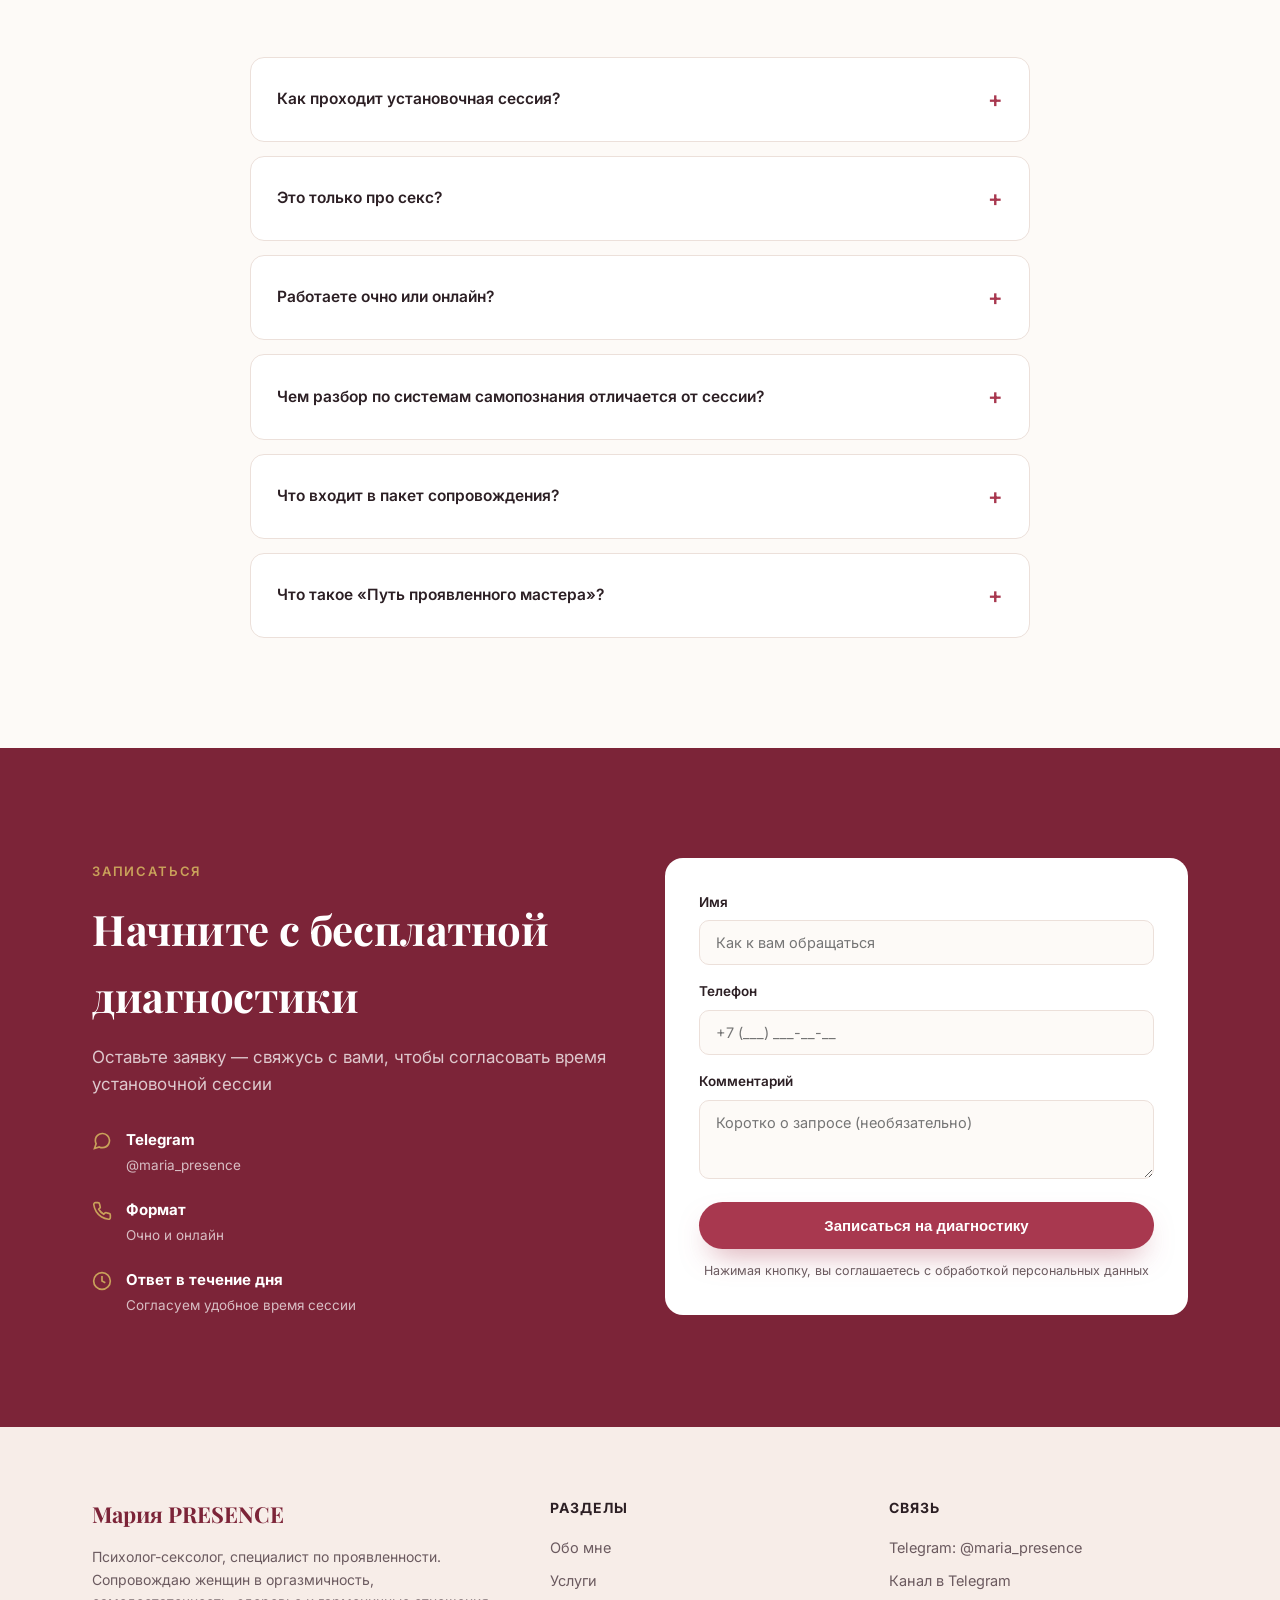
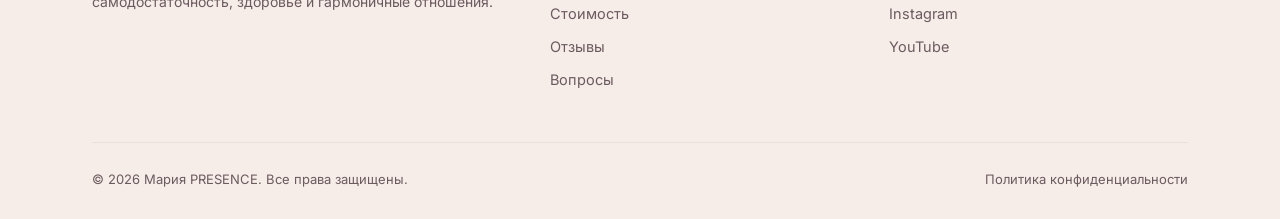
==== commit 7d8999de: "fix: сброс кэша скрипта + подстраховка на случай если анимация появления не сработает" ====
--- a/index.html
+++ b/index.html
@@ -344,6 +344,6 @@
   </a>
 </div>
 
-<script src="script.js"></script>
+<script src="script.js?v=2"></script>
 </body>
 </html>
